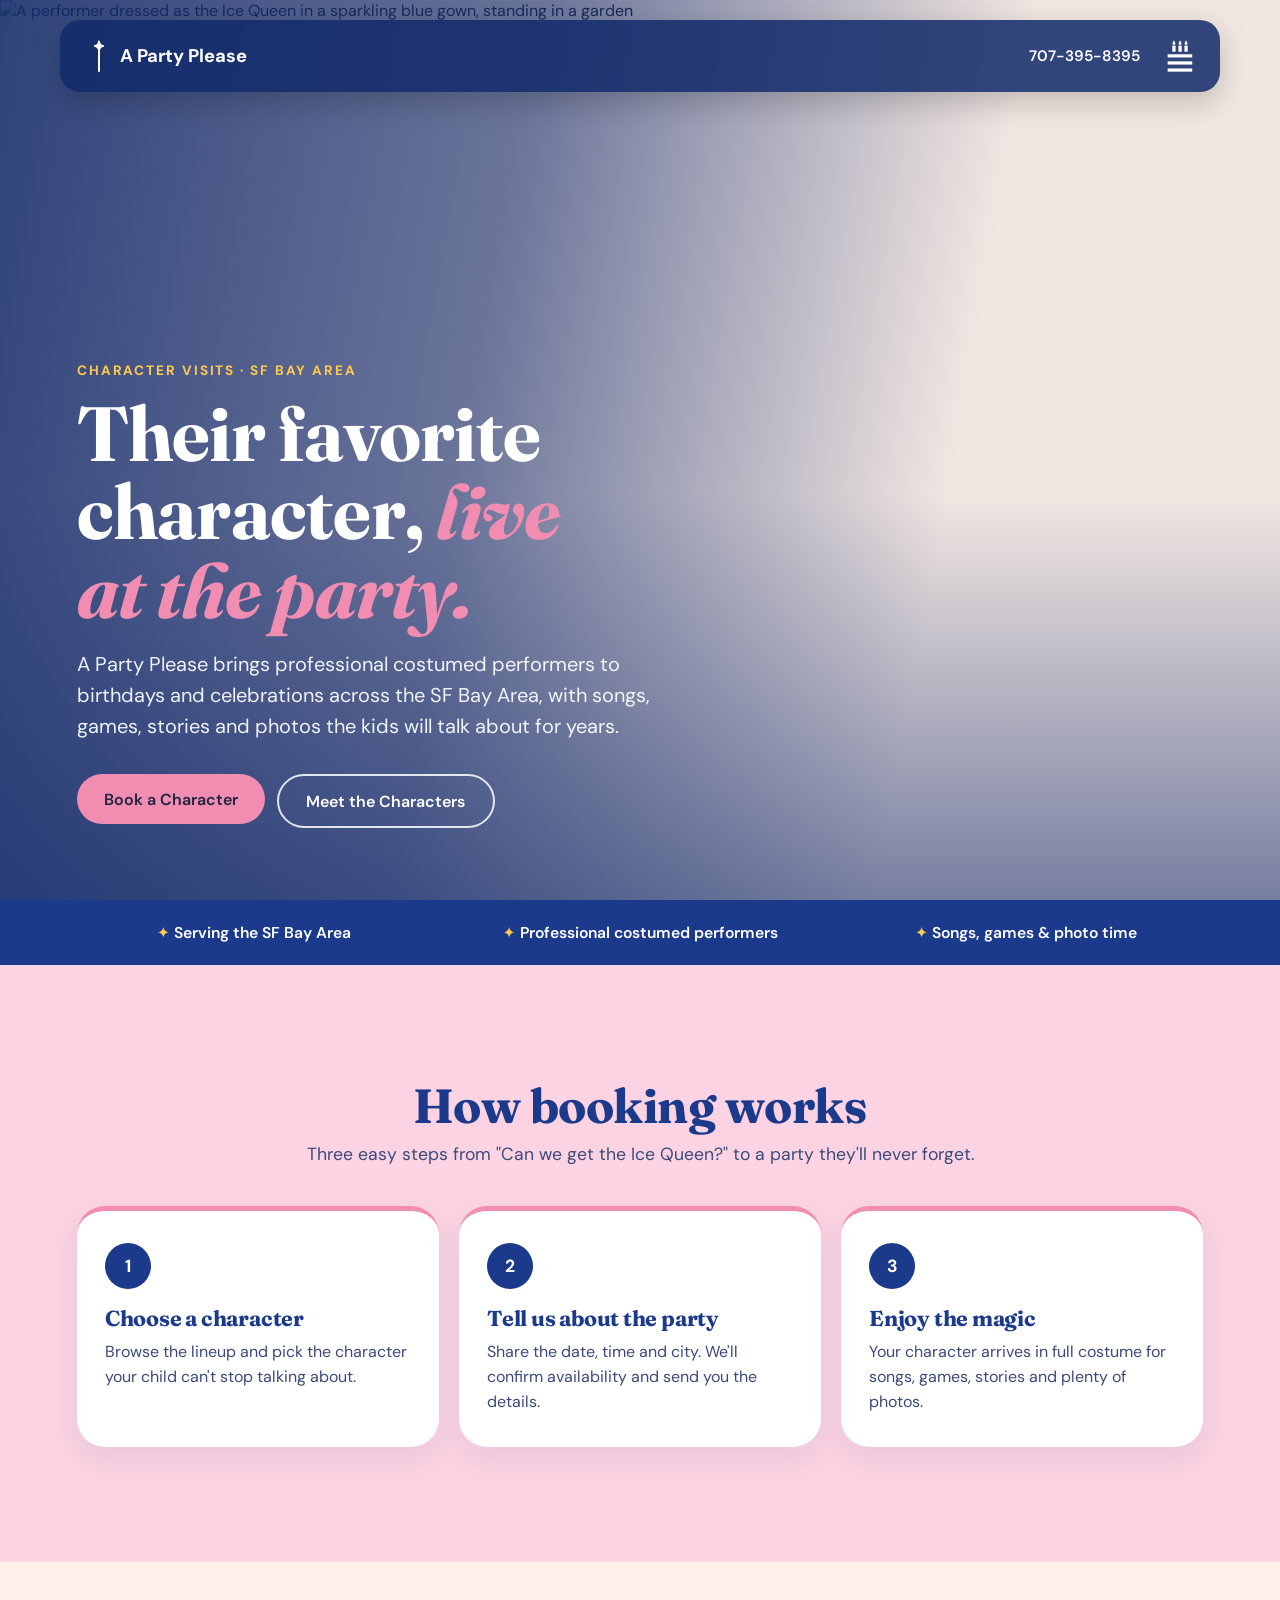
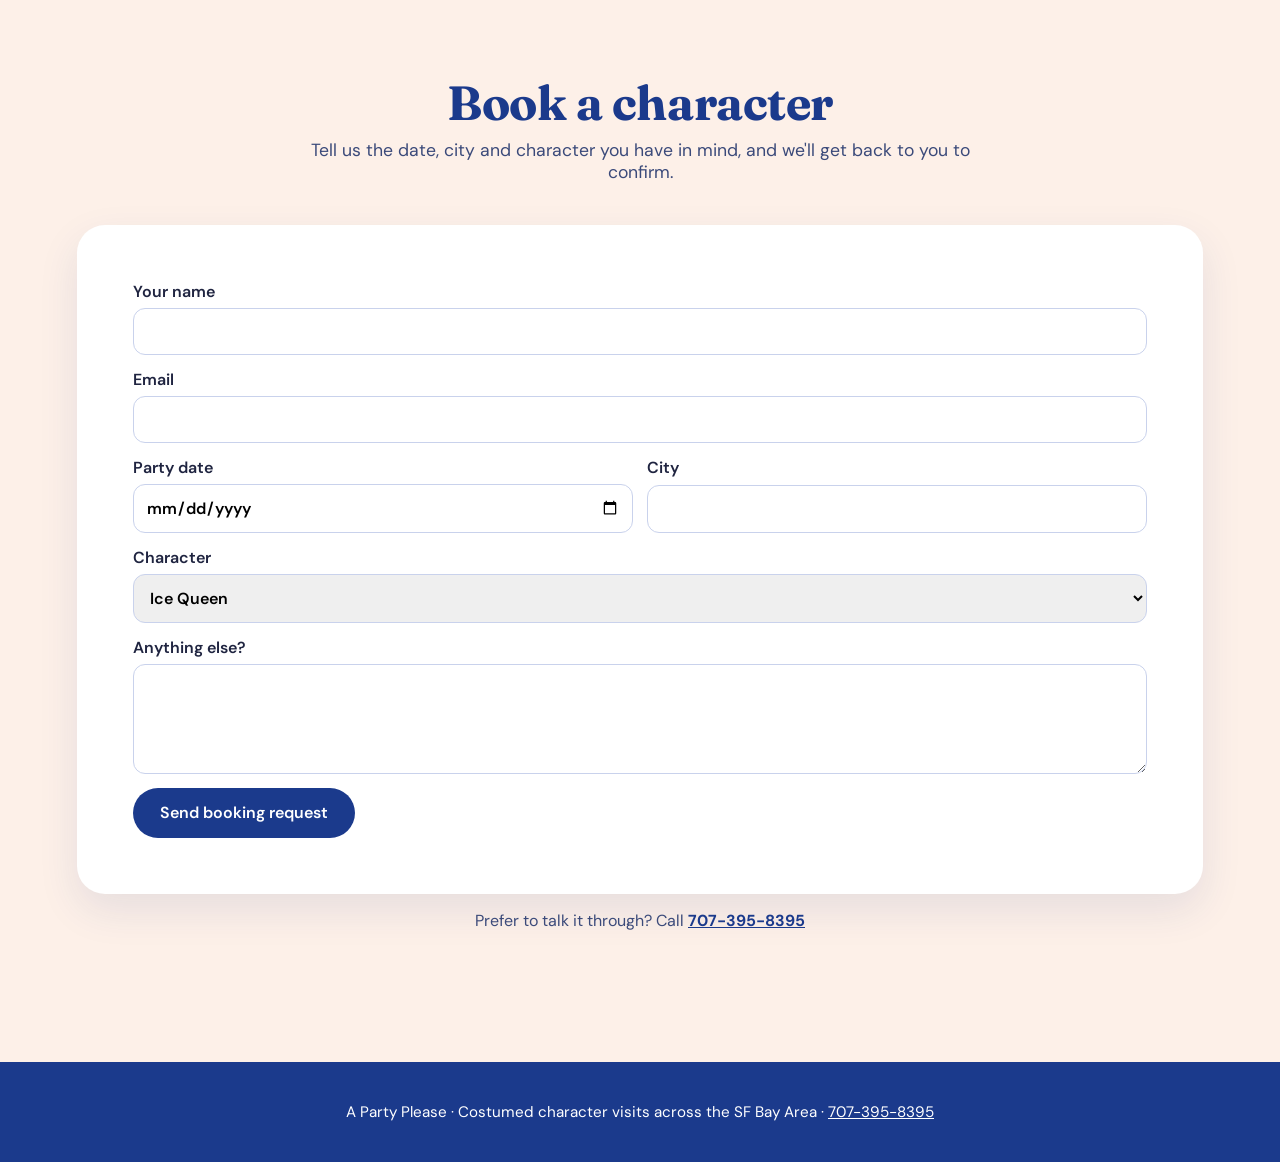
==== index.html @ 6675bad4 "Rename preview-home.html to index.html" ====
<!doctype html><html lang="en"><head><meta charset="utf-8"><meta name="viewport" content="width=device-width,initial-scale=1">
<title>A Party Please — Home (preview)</title>
<link rel="preconnect" href="https://fonts.googleapis.com"><link rel="preconnect" href="https://fonts.gstatic.com" crossorigin>
<link href="https://fonts.googleapis.com/css2?family=DM+Sans:wght@400;500;600;700&family=Fraunces:ital,opsz,wght@0,9..144,600;0,9..144,700;1,9..144,600&display=swap" rel="stylesheet">
<style>
*,*::before,*::after{box-sizing:border-box}
body{margin:0;font-family:"DM Sans",system-ui,sans-serif;color:#1f2440;background:#FDF0E8;-webkit-font-smoothing:antialiased}
h1,h2,h3{font-family:"Fraunces",Georgia,serif;font-weight:700;letter-spacing:-.01em}
img{max-width:100%;height:auto}
a{color:inherit}
.has-text-align-center{text-align:center}
.alignwide{max-width:1200px;margin-left:auto;margin-right:auto}
.apl-section>*:not(.alignwide),.apl-page-hero>*{max-width:1200px;margin-left:auto;margin-right:auto}
.apl-section>.has-text-align-center{max-width:760px}
.wp-block-cover{position:relative;display:flex;overflow:hidden}
.wp-block-cover__image-background{position:absolute;inset:0;width:100%;height:100%;object-fit:cover;z-index:0}
.wp-block-cover__background{position:absolute;inset:0;z-index:1}
.wp-block-cover__inner-container{position:relative;z-index:2;width:100%}
.wp-block-columns{display:flex;flex-wrap:nowrap;gap:2em}
.wp-block-column{flex:1 1 0;min-width:0}
@media(max-width:781px){.wp-block-columns{flex-wrap:wrap}.wp-block-column{flex-basis:100%}}
.wp-block-buttons{display:flex;flex-wrap:wrap;gap:.6em}
.wp-block-button__link{display:inline-block}
figure{margin:0}
/* preview-only header, mimics the site's floating Extendable header */
.pv-header{position:fixed;top:20px;left:50%;transform:translateX(-50%);width:min(1160px,calc(100% - 32px));z-index:50;display:flex;align-items:center;gap:16px;padding:12px 16px 12px 28px;border-radius:20px;background:rgba(18,42,107,.86);backdrop-filter:blur(10px);color:#fff;box-shadow:0 10px 30px rgba(0,0,0,.2)}
.pv-logo{display:flex;align-items:center;gap:10px;font-weight:700;font-size:1.15rem;text-decoration:none;margin-right:auto}
.pv-phone{font-weight:600;text-decoration:none;font-size:.95rem}
@media(max-width:560px){.pv-phone{display:none}}
.wp-block-navigation__responsive-container-open{border:0;cursor:pointer;display:grid;place-items:center}
.wp-block-navigation__responsive-container{display:none;position:fixed;inset:0;z-index:100;padding:32px}
.wp-block-navigation__responsive-container.is-menu-open{display:flex;flex-direction:column;align-items:center;justify-content:center;gap:4px}
.wp-block-navigation-item__content{color:#fff;text-decoration:none}
.pv-close{position:absolute;top:28px;right:28px;background:none;border:0;color:#fff;font-size:2rem;cursor:pointer}
.pv-footer{background:#1B3A8C;color:#fff;padding:40px 24px;text-align:center;font-size:.95rem}
.pv-footer a{color:#fff}

/* =========================================================
   A Party Please — custom styles
   Paste into: Appearance → Editor → Styles (half-moon icon)
   → ⋮ menu → Additional CSS. Replace anything already there.
   ========================================================= */

:root {
  /* Six-color palette: navy + cream foundation, pink = party, gold = sparkle */
  --apl-navy: #1B3A8C;        /* brand: headings, primary buttons, strip, menu */
  --apl-navy-dark: #122A6B;   /* deep: header bar, footer, hero overlay */
  --apl-cream: #FDF0E8;       /* base background */
  --apl-blush: #FBD3E2;       /* soft: alternate sections, tags */
  --apl-pink: #F28DB2;        /* accent: Book buttons, hero italic, hover */
  --apl-gold: #FFC94D;        /* sparkle only: eyebrow, ✦ marks, focus ring */
  /* Text */
  --apl-ink: #1F2440;         /* dark text on pink buttons */
  --apl-text: #3B4A7A;        /* all body text */
  --apl-radius: 28px;
}

html { scroll-behavior: smooth; }
[id] { scroll-margin-top: 120px; }   /* anchors land below the floating header */

/* ---------- Header bar: deep navy instead of the theme's brown-black glass ---------- */
header .ext-header-glass,
header .ext-header--dark {
  background-color: rgba(18, 42, 107, .86) !important;
}

/* ---------- Cake hamburger menu (simple white cake: 3 candles + 3 bars) ---------- */
.wp-block-navigation__responsive-container-open {
  width: 48px;
  height: 48px;
  padding: 0;
  border-radius: 14px;
  background: url("data:image/svg+xml,%3Csvg xmlns='http://www.w3.org/2000/svg' viewBox='100 58 230 278' fill='%23fff'%3E%3Cpath d='M165.5 68C169.5 78 177.5 86 177.5 95A12 12 0 0 1 153.5 95C153.5 86 161.5 78 165.5 68Z'/%3E%3Cpath d='M215.5 68C219.5 78 227.5 86 227.5 95A12 12 0 0 1 203.5 95C203.5 86 211.5 78 215.5 68Z'/%3E%3Cpath d='M264.5 68C268.5 78 276.5 86 276.5 95A12 12 0 0 1 252.5 95C252.5 86 260.5 78 264.5 68Z'/%3E%3Crect x='152' y='112' width='27' height='50'/%3E%3Crect x='202' y='112' width='27' height='50'/%3E%3Crect x='251' y='112' width='27' height='50'/%3E%3Crect x='114' y='183' width='201' height='26'/%3E%3Crect x='114' y='241' width='201' height='26'/%3E%3Crect x='114' y='299' width='201' height='26'/%3E%3C/svg%3E") center / 34px 34px no-repeat;
  transition: transform .2s ease;
}
.wp-block-navigation__responsive-container-open svg { opacity: 0; }
.wp-block-navigation__responsive-container-open:hover,
.wp-block-navigation__responsive-container-open:focus-visible { transform: rotate(-6deg) scale(1.08); }
.wp-block-navigation__responsive-container-open:focus-visible { outline: 2px solid var(--apl-gold); outline-offset: 3px; }

/* Full-screen menu once the cake is tapped */
.wp-block-navigation__responsive-container.is-menu-open {
  background: var(--apl-navy) !important;
  color: #fff !important;
}
.wp-block-navigation__responsive-container.is-menu-open .wp-block-navigation-item__content {
  font-size: clamp(1.6rem, 5vw, 2.4rem);
  font-weight: 700;
  padding: .3em 0;
}
.wp-block-navigation__responsive-container.is-menu-open .wp-block-navigation-item__content:hover { color: var(--apl-gold); }

/* ---------- Buttons ---------- */
.apl-btn .wp-block-button__link,
.apl-btn-ghost .wp-block-button__link {
  border-radius: 999px;
  padding: .9em 1.7em;
  font-weight: 600;
  text-decoration: none;
  transition: transform .15s ease, background-color .15s ease;
}
.apl-btn .wp-block-button__link { background: var(--apl-pink); color: var(--apl-ink); }
.apl-btn .wp-block-button__link:hover { background: #f7a8c4; transform: translateY(-2px); }
.apl-btn-ghost .wp-block-button__link { background: transparent; color: #fff; border: 2px solid rgba(255,255,255,.85); }
.apl-btn-ghost .wp-block-button__link:hover { background: rgba(255,255,255,.14); transform: translateY(-2px); }
.apl-btn--navy .wp-block-button__link { background: var(--apl-navy); color: #fff; }
.apl-btn--navy .wp-block-button__link:hover { background: var(--apl-navy-dark); }
.apl-btn--navy .wp-block-button__link:focus-visible,
.apl-btn .wp-block-button__link:focus-visible { outline: 2px solid var(--apl-gold); outline-offset: 3px; }

/* ---------- Hero: Ice Queen photo behind the landing text ---------- */
.wp-block-cover.apl-hero {
  min-height: 100vh;
  min-height: 100svh;
  padding: 150px clamp(20px, 6vw, 88px) 72px;
  align-items: flex-end;
}
.wp-block-cover.apl-hero .wp-block-cover__image-background { object-position: 62% 22%; }
.wp-block-cover.apl-hero .wp-block-cover__background {
  opacity: 1 !important;
  background: linear-gradient(100deg, rgba(18,42,107,.88) 0%, rgba(18,42,107,.62) 38%, rgba(18,42,107,.05) 72%),
              linear-gradient(0deg, rgba(18,42,107,.55) 0%, rgba(18,42,107,0) 45%) !important;
}
.apl-hero .wp-block-cover__inner-container { max-width: 620px; margin: 0 !important; color: #fff; }
.apl-hero .apl-eyebrow {
  display: inline-block;
  font-size: .85rem;
  font-weight: 700;
  letter-spacing: .14em;
  text-transform: uppercase;
  color: var(--apl-gold);
  margin: 0 0 1rem;
}
.apl-hero h1 {
  color: #fff;
  font-size: clamp(2.5rem, 6.4vw, 4.8rem);
  line-height: 1.02;
  margin: 0 0 1.2rem;
  text-wrap: balance;
}
.apl-hero h1 em { font-style: italic; color: var(--apl-pink); }
.apl-hero p.apl-lede { font-size: clamp(1.05rem, 1.6vw, 1.25rem); line-height: 1.55; color: rgba(255,255,255,.92); max-width: 34em; margin: 0 0 2rem; }
.apl-hero .wp-block-buttons { gap: 12px; }

@media (max-width: 700px) {
  .wp-block-cover.apl-hero { padding-top: 120px; }
  .wp-block-cover.apl-hero .wp-block-cover__image-background { object-position: 60% 15%; }
  .wp-block-cover.apl-hero .wp-block-cover__background {
    background: linear-gradient(0deg, rgba(18,42,107,.94) 0%, rgba(18,42,107,.7) 42%, rgba(18,42,107,.05) 75%) !important;
  }
}

/* ---------- Trust strip ---------- */
.apl-strip { background: var(--apl-navy); color: #fff; padding: 22px clamp(20px, 6vw, 88px) !important; margin-top: 0 !important; }
.apl-strip .wp-block-columns { margin: 0; gap: 12px 32px; }
.apl-strip p { margin: 0; font-weight: 600; font-size: .98rem; text-align: center; }
.apl-strip p::before { content: "✦ "; color: var(--apl-gold); }

/* ---------- Generic sections ---------- */
.apl-section { padding: clamp(64px, 9vw, 120px) clamp(20px, 6vw, 88px) !important; margin-top: 0 !important; }
.apl-section--cream { background: var(--apl-cream); }
.apl-section--peach,
.apl-section--blush { background: var(--apl-blush); }   /* --peach kept as an alias so existing pages still work */
.apl-section h2 { color: var(--apl-navy); font-size: clamp(2rem, 4vw, 3rem); line-height: 1.1; margin: 0 0 .6rem; }
.apl-section .apl-sub { color: var(--apl-text); font-size: 1.1rem; max-width: 40em; margin: 0 auto 2.6rem; }

/* ---------- Featured characters (home) ---------- */
.apl-featured.wp-block-columns { gap: 20px; }
.apl-featured .wp-block-image { margin: 0; }
.apl-featured .wp-block-image img {
  width: 100%;
  aspect-ratio: 3 / 4;
  object-fit: cover;
  border-radius: var(--apl-radius);
  box-shadow: 0 12px 30px rgba(27,58,140,.14);
  transition: transform .25s ease;
}
.apl-featured .wp-block-image a:hover img { transform: translateY(-6px) rotate(-1deg); }
.apl-featured figcaption { text-align: center; font-weight: 700; color: var(--apl-navy); margin-top: .7rem; font-size: 1.05rem; }

/* ---------- How it works ---------- */
.apl-steps.wp-block-columns { gap: 20px; }
.apl-step {
  background: #fff;
  border-top: 5px solid var(--apl-pink);
  border-radius: var(--apl-radius);
  padding: 32px 28px !important;
  box-shadow: 0 12px 30px rgba(27,58,140,.08);
}
.apl-step .apl-num {
  width: 46px; height: 46px; border-radius: 50%;
  display: grid; place-items: center;
  background: var(--apl-navy); color: #fff; font-weight: 700; font-size: 1.1rem;
  margin: 0 0 1rem;
}
.apl-step h3 { color: var(--apl-navy); font-size: 1.35rem; margin: 0 0 .5rem; }
.apl-step p { margin: 0; color: var(--apl-text); line-height: 1.55; }

/* ---------- Booking section ---------- */
.apl-book-card { background: #fff; border-radius: var(--apl-radius); padding: clamp(28px, 5vw, 56px) !important; max-width: 760px; margin-left: auto !important; margin-right: auto !important; box-shadow: 0 16px 40px rgba(27,58,140,.1); }
.apl-book-card .wpforms-container { margin: 0; }
.apl-contact-line { text-align: center; color: var(--apl-text); }
.apl-contact-line a { color: var(--apl-navy); font-weight: 700; }

/* ---------- Characters page ---------- */
.apl-page-hero { background: var(--apl-navy); color: #fff; padding: 170px clamp(20px, 6vw, 88px) 72px !important; margin-top: 0 !important; }
.apl-page-hero h1 { color: #fff; font-size: clamp(2.4rem, 6vw, 4.2rem); margin: 0 0 .8rem; }
.apl-page-hero p { color: rgba(255,255,255,.9); font-size: 1.15rem; max-width: 36em; margin: 0; }

.apl-chars.wp-block-group { display: grid !important; grid-template-columns: repeat(auto-fill, minmax(260px, 1fr)); gap: 28px; }
.apl-chars > * { margin: 0 !important; }
.apl-card { background: #fff; border-radius: var(--apl-radius); overflow: hidden; box-shadow: 0 12px 30px rgba(27,58,140,.1); display: flex; flex-direction: column; padding: 0 !important; }
.apl-card .wp-block-image { margin: 0; }
.apl-card .wp-block-image img { width: 100%; aspect-ratio: 4 / 5; object-fit: cover; display: block; }
.apl-card-body { padding: 22px 24px 26px !important; display: flex; flex-direction: column; gap: 10px; flex: 1; }
.apl-card-body > * { margin: 0 !important; }
.apl-card h3 { color: var(--apl-navy); font-size: 1.45rem; }
.apl-card p { color: var(--apl-text); line-height: 1.55; }
.apl-card .wp-block-buttons { margin-top: auto !important; padding-top: 6px; }

/* One tag style for every category; the word itself tells them apart */
.apl-tag { display: inline-block; align-self: flex-start; font-size: .75rem !important; font-weight: 700; letter-spacing: .1em; text-transform: uppercase; padding: 5px 12px; border-radius: 999px; background: var(--apl-blush); color: var(--apl-navy); }

.apl-more { background: var(--apl-navy); color: #fff; border-radius: var(--apl-radius); padding: clamp(28px, 5vw, 48px) !important; text-align: center; }
.apl-more h2 { color: #fff; }
.apl-more p { color: rgba(255,255,255,.9); }

/* Respect reduced-motion settings */
@media (prefers-reduced-motion: reduce) {
  * { transition: none !important; animation: none !important; scroll-behavior: auto !important; }
}

/* ---------- Small-screen tweaks ---------- */
.apl-btns-center { justify-content: center; margin-top: 2.4rem; }
@media (max-width: 781px) {
  .apl-featured.wp-block-columns { flex-wrap: wrap !important; }
  .apl-featured .wp-block-column { flex-basis: calc(50% - 10px) !important; flex-grow: 0; }
  .apl-strip .wp-block-column { flex-basis: 100% !important; }
}
.apl-card .wp-block-button__link { white-space: nowrap; padding: .8em 1.3em; font-size: .95rem; }
.apl-more { margin-top: 48px !important; }
</style></head><body>
<header class="pv-header"><a class="pv-logo" href="preview-home.html"><svg width="22" height="34" viewBox="0 0 22 34" fill="none" stroke="#fff" stroke-width="2" stroke-linecap="round"><path d="M11 12v20"/><path d="M11 2l1.6 3.4L16 7l-3.4 1.6L11 12 9.4 8.6 6 7l3.4-1.6z" fill="#fff" stroke-width="1"/></svg>A Party Please</a><a class="pv-phone" href="tel:+17073958395">707-395-8395</a>
<button class="wp-block-navigation__responsive-container-open" aria-label="Open menu" onclick="document.getElementById('menu').classList.add('is-menu-open')"><svg width="24" height="24" viewBox="0 0 24 24"></svg></button></header>
<div id="menu" class="wp-block-navigation__responsive-container" role="dialog" aria-label="Menu"><button class="pv-close" aria-label="Close menu" onclick="document.getElementById('menu').classList.remove('is-menu-open')">✕</button>
<a class="wp-block-navigation-item__content" href="preview-home.html">Home</a><a class="wp-block-navigation-item__content" href="preview-characters.html">Characters</a><a class="wp-block-navigation-item__content" href="preview-home.html#how-it-works">How It Works</a><a class="wp-block-navigation-item__content" href="preview-home.html#book">Book Now</a></div>
<main>
<!-- wp:cover {"url":"https://apartyplease.com/wp-content/uploads/2026/09/0851F627-E769-412A-8A32-ADDC3B7867D4.jpg","alt":"A performer dressed as the Ice Queen in a sparkling blue gown, standing in a garden","dimRatio":50,"focalPoint":{"x":0.62,"y":0.22},"minHeight":100,"minHeightUnit":"vh","contentPosition":"bottom left","align":"full","className":"apl-hero"} -->
<div class="wp-block-cover alignfull has-custom-content-position is-position-bottom-left apl-hero" style="min-height:100vh"><span aria-hidden="true" class="wp-block-cover__background has-background-dim"></span><img class="wp-block-cover__image-background" alt="A performer dressed as the Ice Queen in a sparkling blue gown, standing in a garden" src="https://apartyplease.com/wp-content/uploads/2026/09/0851F627-E769-412A-8A32-ADDC3B7867D4.jpg" style="object-position:62% 22%" data-object-fit="cover" data-object-position="62% 22%"/><div class="wp-block-cover__inner-container"><!-- wp:paragraph {"className":"apl-eyebrow"} -->
<p class="apl-eyebrow">Character visits · SF Bay Area</p>
<!-- /wp:paragraph -->

<!-- wp:heading {"level":1} -->
<h1 class="wp-block-heading">Their favorite character, <em>live at the party.</em></h1>
<!-- /wp:heading -->

<!-- wp:paragraph {"className":"apl-lede"} -->
<p class="apl-lede">A Party Please brings professional costumed performers to birthdays and celebrations across the SF Bay Area, with songs, games, stories and photos the kids will talk about for years.</p>
<!-- /wp:paragraph -->

<!-- wp:buttons -->
<div class="wp-block-buttons"><!-- wp:button {"className":"apl-btn"} -->
<div class="wp-block-button apl-btn"><a class="wp-block-button__link wp-element-button" href="preview-home.html#book">Book a Character</a></div>
<!-- /wp:button -->

<!-- wp:button {"className":"apl-btn-ghost"} -->
<div class="wp-block-button apl-btn-ghost"><a class="wp-block-button__link wp-element-button" href="preview-characters.html">Meet the Characters</a></div>
<!-- /wp:button --></div>
<!-- /wp:buttons --></div></div>
<!-- /wp:cover -->

<!-- wp:group {"align":"full","className":"apl-strip","layout":{"type":"constrained"}} -->
<div class="wp-block-group alignfull apl-strip"><!-- wp:columns {"align":"wide"} -->
<div class="wp-block-columns alignwide"><!-- wp:column -->
<div class="wp-block-column"><!-- wp:paragraph -->
<p>Serving the SF Bay Area</p>
<!-- /wp:paragraph --></div>
<!-- /wp:column -->

<!-- wp:column -->
<div class="wp-block-column"><!-- wp:paragraph -->
<p>Professional costumed performers</p>
<!-- /wp:paragraph --></div>
<!-- /wp:column -->

<!-- wp:column -->
<div class="wp-block-column"><!-- wp:paragraph -->
<p>Songs, games &amp; photo time</p>
<!-- /wp:paragraph --></div>
<!-- /wp:column --></div>
<!-- /wp:columns --></div>
<!-- /wp:group -->

<!-- wp:group {"anchor":"how-it-works","align":"full","className":"apl-section apl-section--blush","layout":{"type":"constrained"}} -->
<div id="how-it-works" class="wp-block-group alignfull apl-section apl-section--blush"><!-- wp:heading {"textAlign":"center"} -->
<h2 class="wp-block-heading has-text-align-center">How booking works</h2>
<!-- /wp:heading -->

<!-- wp:paragraph {"align":"center","className":"apl-sub"} -->
<p class="has-text-align-center apl-sub">Three easy steps from "Can we get the Ice Queen?" to a party they'll never forget.</p>
<!-- /wp:paragraph -->

<!-- wp:columns {"align":"wide","className":"apl-steps"} -->
<div class="wp-block-columns alignwide apl-steps"><!-- wp:column {"className":"apl-step"} -->
<div class="wp-block-column apl-step"><!-- wp:paragraph {"className":"apl-num"} -->
<p class="apl-num">1</p>
<!-- /wp:paragraph -->

<!-- wp:heading {"level":3} -->
<h3 class="wp-block-heading">Choose a character</h3>
<!-- /wp:heading -->

<!-- wp:paragraph -->
<p>Browse the lineup and pick the character your child can't stop talking about.</p>
<!-- /wp:paragraph --></div>
<!-- /wp:column -->

<!-- wp:column {"className":"apl-step"} -->
<div class="wp-block-column apl-step"><!-- wp:paragraph {"className":"apl-num"} -->
<p class="apl-num">2</p>
<!-- /wp:paragraph -->

<!-- wp:heading {"level":3} -->
<h3 class="wp-block-heading">Tell us about the party</h3>
<!-- /wp:heading -->

<!-- wp:paragraph -->
<p>Share the date, time and city. We'll confirm availability and send you the details.</p>
<!-- /wp:paragraph --></div>
<!-- /wp:column -->

<!-- wp:column {"className":"apl-step"} -->
<div class="wp-block-column apl-step"><!-- wp:paragraph {"className":"apl-num"} -->
<p class="apl-num">3</p>
<!-- /wp:paragraph -->

<!-- wp:heading {"level":3} -->
<h3 class="wp-block-heading">Enjoy the magic</h3>
<!-- /wp:heading -->

<!-- wp:paragraph -->
<p>Your character arrives in full costume for songs, games, stories and plenty of photos.</p>
<!-- /wp:paragraph --></div>
<!-- /wp:column --></div>
<!-- /wp:columns --></div>
<!-- /wp:group -->

<!-- wp:group {"anchor":"book","align":"full","className":"apl-section apl-section--cream","layout":{"type":"constrained"}} -->
<div id="book" class="wp-block-group alignfull apl-section apl-section--cream"><!-- wp:heading {"textAlign":"center"} -->
<h2 class="wp-block-heading has-text-align-center">Book a character</h2>
<!-- /wp:heading -->

<!-- wp:paragraph {"align":"center","className":"apl-sub"} -->
<p class="has-text-align-center apl-sub">Tell us the date, city and character you have in mind, and we'll get back to you to confirm.</p>
<!-- /wp:paragraph -->

<!-- wp:group {"className":"apl-book-card","layout":{"type":"constrained"}} -->
<div class="wp-block-group apl-book-card"><!-- wp:shortcode -->
<form onsubmit="event.preventDefault();this.innerHTML='<p style=text-align:center;font-weight:700>Preview only — your WPForms form goes here.</p>'" style="display:grid;gap:14px">
<label style="display:grid;gap:6px;font-weight:600">Your name<input required style="padding:12px;border-radius:12px;border:1.5px solid #c9d2ec;font:inherit"></label>
<label style="display:grid;gap:6px;font-weight:600">Email<input type="email" required style="padding:12px;border-radius:12px;border:1.5px solid #c9d2ec;font:inherit"></label>
<div style="display:grid;grid-template-columns:repeat(auto-fit,minmax(180px,1fr));gap:14px">
<label style="display:grid;gap:6px;font-weight:600">Party date<input type="date" style="padding:12px;border-radius:12px;border:1.5px solid #c9d2ec;font:inherit"></label>
<label style="display:grid;gap:6px;font-weight:600">City<input style="padding:12px;border-radius:12px;border:1.5px solid #c9d2ec;font:inherit"></label></div>
<label style="display:grid;gap:6px;font-weight:600">Character<select style="padding:12px;border-radius:12px;border:1.5px solid #c9d2ec;font:inherit"><option>Ice Queen</option><option>Peachy Princess</option><option>Barbee</option><option>Mermaid</option><option>Dinosaur Wrangler</option><option>Sleeping Princess</option><option>Dark Fairy</option><option>Not sure yet</option></select></label>
<label style="display:grid;gap:6px;font-weight:600">Anything else?<textarea rows="4" style="padding:12px;border-radius:12px;border:1.5px solid #c9d2ec;font:inherit"></textarea></label>
<div class="wp-block-button apl-btn apl-btn--navy"><button class="wp-block-button__link" style="border:0;cursor:pointer;font:inherit;font-weight:600">Send booking request</button></div></form>
<!-- /wp:shortcode --></div>
<!-- /wp:group -->

<!-- wp:paragraph {"align":"center","className":"apl-contact-line"} -->
<p class="has-text-align-center apl-contact-line">Prefer to talk it through? Call <a href="tel:+17073958395">707-395-8395</a></p>
<!-- /wp:paragraph --></div>
<!-- /wp:group -->

</main>
<footer class="pv-footer">A Party Please · Costumed character visits across the SF Bay Area · <a href="tel:+17073958395">707-395-8395</a></footer>
<script>document.querySelectorAll('#menu a').forEach(a=>a.addEventListener('click',()=>document.getElementById('menu').classList.remove('is-menu-open')))</script>
</body></html>
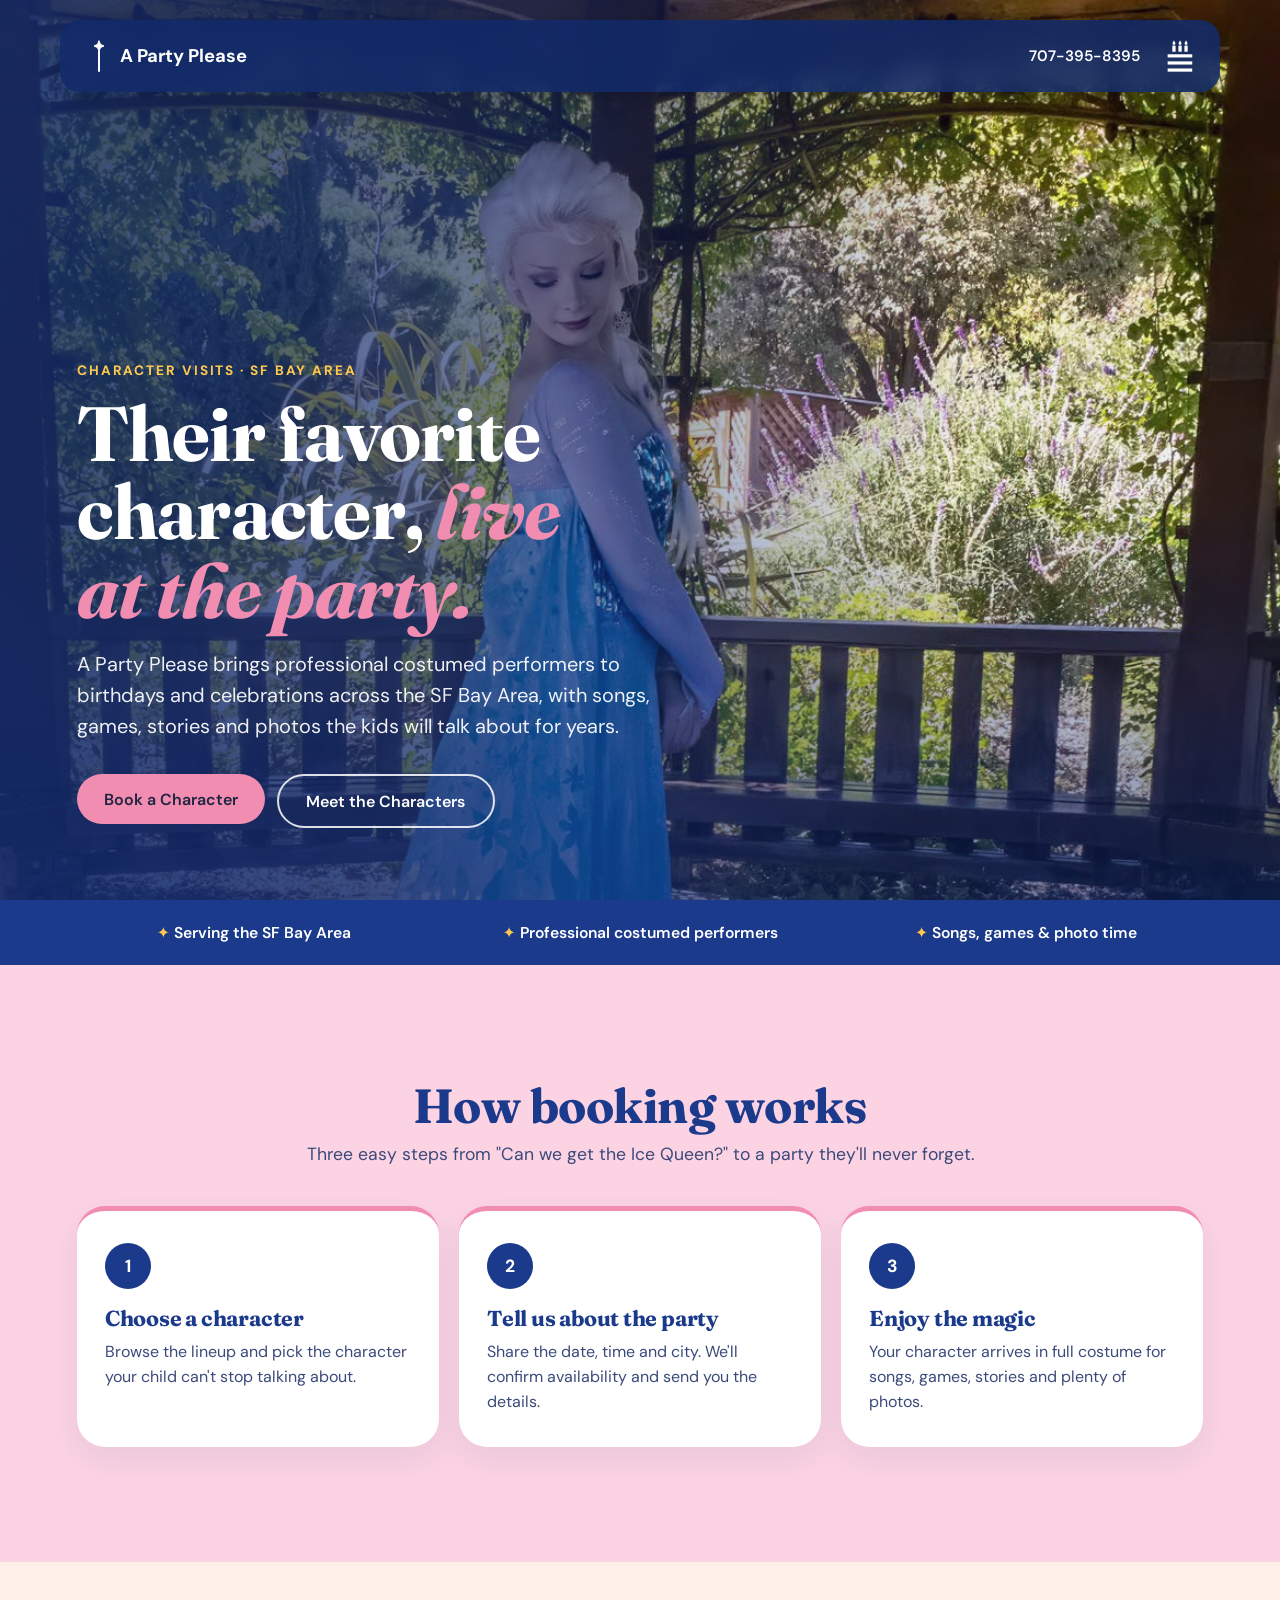
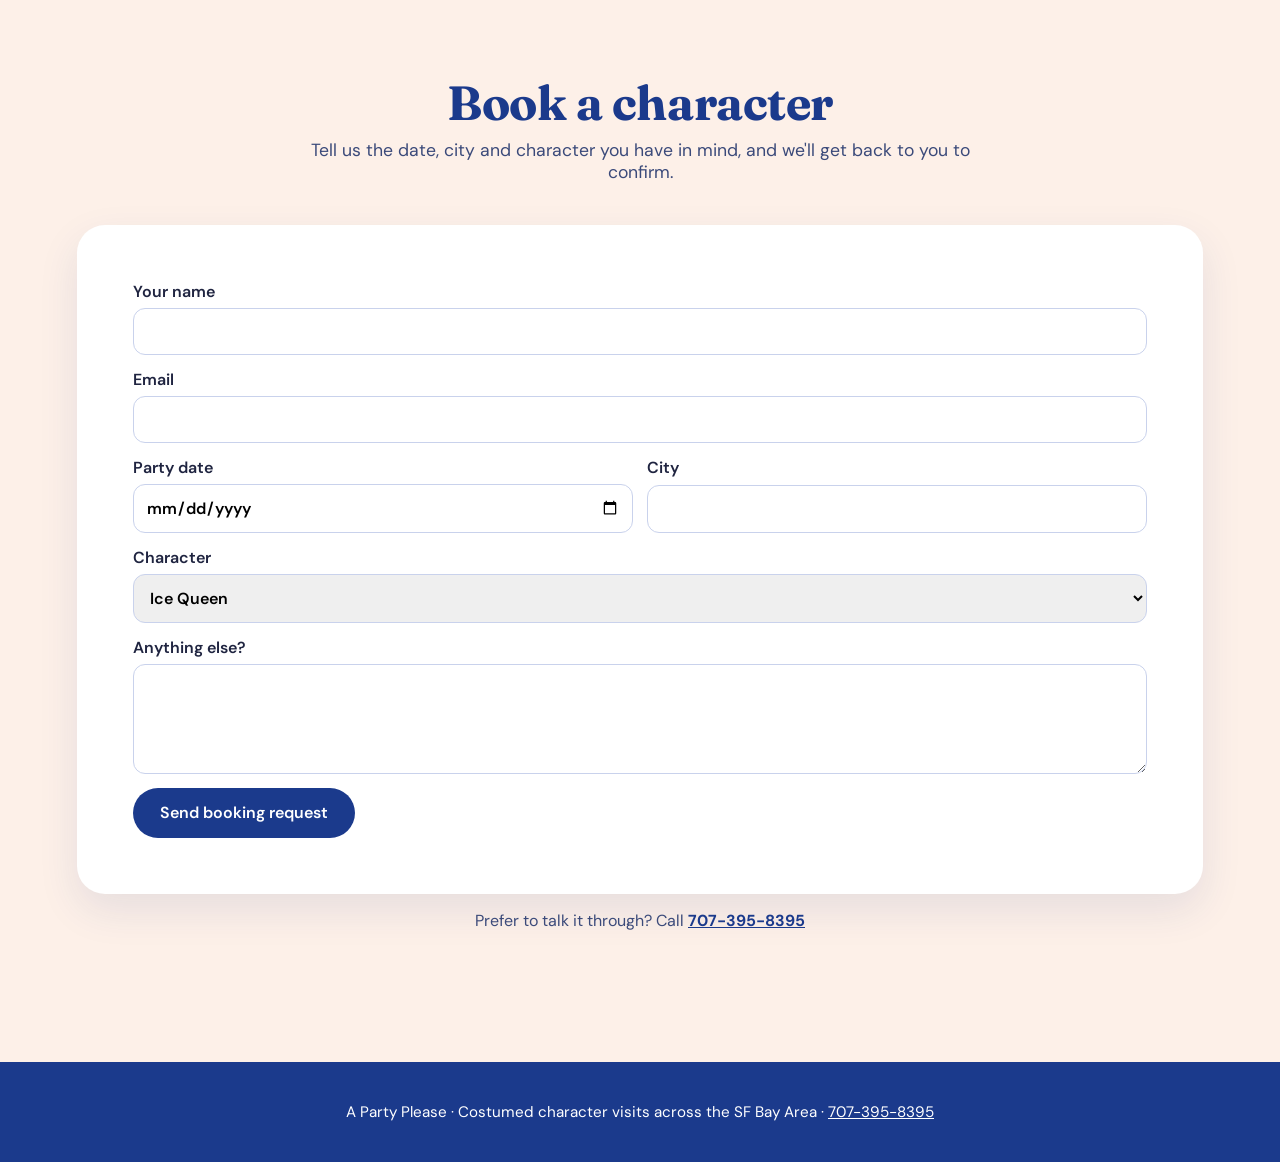
==== commit eeb57fd0: "Use local Ice Queen image on home page" ====
--- a/index.html
+++ b/index.html
@@ -240,13 +240,13 @@
 .apl-card .wp-block-button__link { white-space: nowrap; padding: .8em 1.3em; font-size: .95rem; }
 .apl-more { margin-top: 48px !important; }
 </style></head><body>
-<header class="pv-header"><a class="pv-logo" href="preview-home.html"><svg width="22" height="34" viewBox="0 0 22 34" fill="none" stroke="#fff" stroke-width="2" stroke-linecap="round"><path d="M11 12v20"/><path d="M11 2l1.6 3.4L16 7l-3.4 1.6L11 12 9.4 8.6 6 7l3.4-1.6z" fill="#fff" stroke-width="1"/></svg>A Party Please</a><a class="pv-phone" href="tel:+17073958395">707-395-8395</a>
+<header class="pv-header"><a class="pv-logo" href="index.html"><svg width="22" height="34" viewBox="0 0 22 34" fill="none" stroke="#fff" stroke-width="2" stroke-linecap="round"><path d="M11 12v20"/><path d="M11 2l1.6 3.4L16 7l-3.4 1.6L11 12 9.4 8.6 6 7l3.4-1.6z" fill="#fff" stroke-width="1"/></svg>A Party Please</a><a class="pv-phone" href="tel:+17073958395">707-395-8395</a>
 <button class="wp-block-navigation__responsive-container-open" aria-label="Open menu" onclick="document.getElementById('menu').classList.add('is-menu-open')"><svg width="24" height="24" viewBox="0 0 24 24"></svg></button></header>
 <div id="menu" class="wp-block-navigation__responsive-container" role="dialog" aria-label="Menu"><button class="pv-close" aria-label="Close menu" onclick="document.getElementById('menu').classList.remove('is-menu-open')">✕</button>
-<a class="wp-block-navigation-item__content" href="preview-home.html">Home</a><a class="wp-block-navigation-item__content" href="preview-characters.html">Characters</a><a class="wp-block-navigation-item__content" href="preview-home.html#how-it-works">How It Works</a><a class="wp-block-navigation-item__content" href="preview-home.html#book">Book Now</a></div>
+<a class="wp-block-navigation-item__content" href="index.html">Home</a><a class="wp-block-navigation-item__content" href="characters.html">Characters</a><a class="wp-block-navigation-item__content" href="index.html#how-it-works">How It Works</a><a class="wp-block-navigation-item__content" href="index.html#book">Book Now</a></div>
 <main>
-<!-- wp:cover {"url":"https://apartyplease.com/wp-content/uploads/2026/09/0851F627-E769-412A-8A32-ADDC3B7867D4.jpg","alt":"A performer dressed as the Ice Queen in a sparkling blue gown, standing in a garden","dimRatio":50,"focalPoint":{"x":0.62,"y":0.22},"minHeight":100,"minHeightUnit":"vh","contentPosition":"bottom left","align":"full","className":"apl-hero"} -->
-<div class="wp-block-cover alignfull has-custom-content-position is-position-bottom-left apl-hero" style="min-height:100vh"><span aria-hidden="true" class="wp-block-cover__background has-background-dim"></span><img class="wp-block-cover__image-background" alt="A performer dressed as the Ice Queen in a sparkling blue gown, standing in a garden" src="https://apartyplease.com/wp-content/uploads/2026/09/0851F627-E769-412A-8A32-ADDC3B7867D4.jpg" style="object-position:62% 22%" data-object-fit="cover" data-object-position="62% 22%"/><div class="wp-block-cover__inner-container"><!-- wp:paragraph {"className":"apl-eyebrow"} -->
+<!-- wp:cover {"url":"images/0851F627-E769-412A-8A32-ADDC3B7867D4.JPG","alt":"A performer dressed as the Ice Queen in a sparkling blue gown, standing in a garden","dimRatio":50,"focalPoint":{"x":0.62,"y":0.22},"minHeight":100,"minHeightUnit":"vh","contentPosition":"bottom left","align":"full","className":"apl-hero"} -->
+<div class="wp-block-cover alignfull has-custom-content-position is-position-bottom-left apl-hero" style="min-height:100vh"><span aria-hidden="true" class="wp-block-cover__background has-background-dim"></span><img class="wp-block-cover__image-background" alt="A performer dressed as the Ice Queen in a sparkling blue gown, standing in a garden" src="images/0851F627-E769-412A-8A32-ADDC3B7867D4.JPG" style="object-position:62% 22%" data-object-fit="cover" data-object-position="62% 22%"/><div class="wp-block-cover__inner-container"><!-- wp:paragraph {"className":"apl-eyebrow"} -->
 <p class="apl-eyebrow">Character visits · SF Bay Area</p>
 <!-- /wp:paragraph -->
 
@@ -260,11 +260,11 @@
 
 <!-- wp:buttons -->
 <div class="wp-block-buttons"><!-- wp:button {"className":"apl-btn"} -->
-<div class="wp-block-button apl-btn"><a class="wp-block-button__link wp-element-button" href="preview-home.html#book">Book a Character</a></div>
+<div class="wp-block-button apl-btn"><a class="wp-block-button__link wp-element-button" href="index.html#book">Book a Character</a></div>
 <!-- /wp:button -->
 
 <!-- wp:button {"className":"apl-btn-ghost"} -->
-<div class="wp-block-button apl-btn-ghost"><a class="wp-block-button__link wp-element-button" href="preview-characters.html">Meet the Characters</a></div>
+<div class="wp-block-button apl-btn-ghost"><a class="wp-block-button__link wp-element-button" href="characters.html">Meet the Characters</a></div>
 <!-- /wp:button --></div>
 <!-- /wp:buttons --></div></div>
 <!-- /wp:cover -->
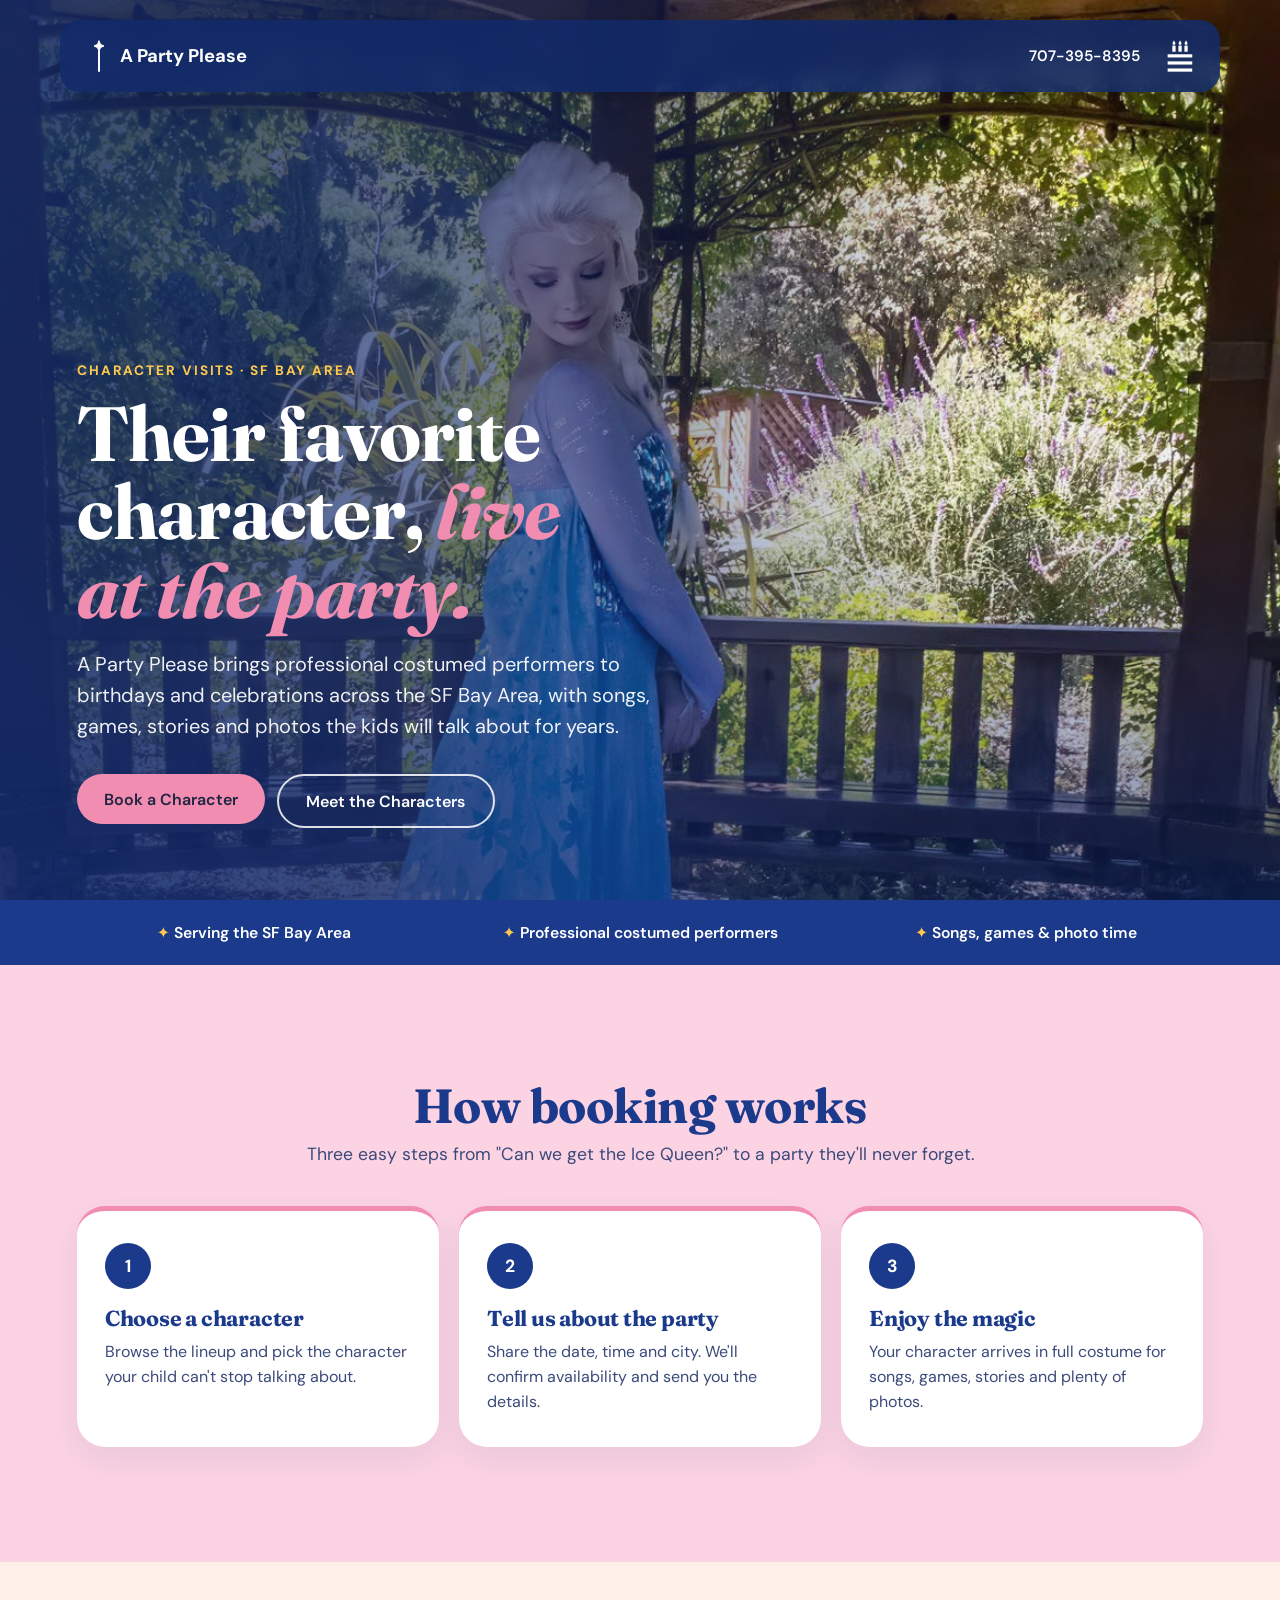
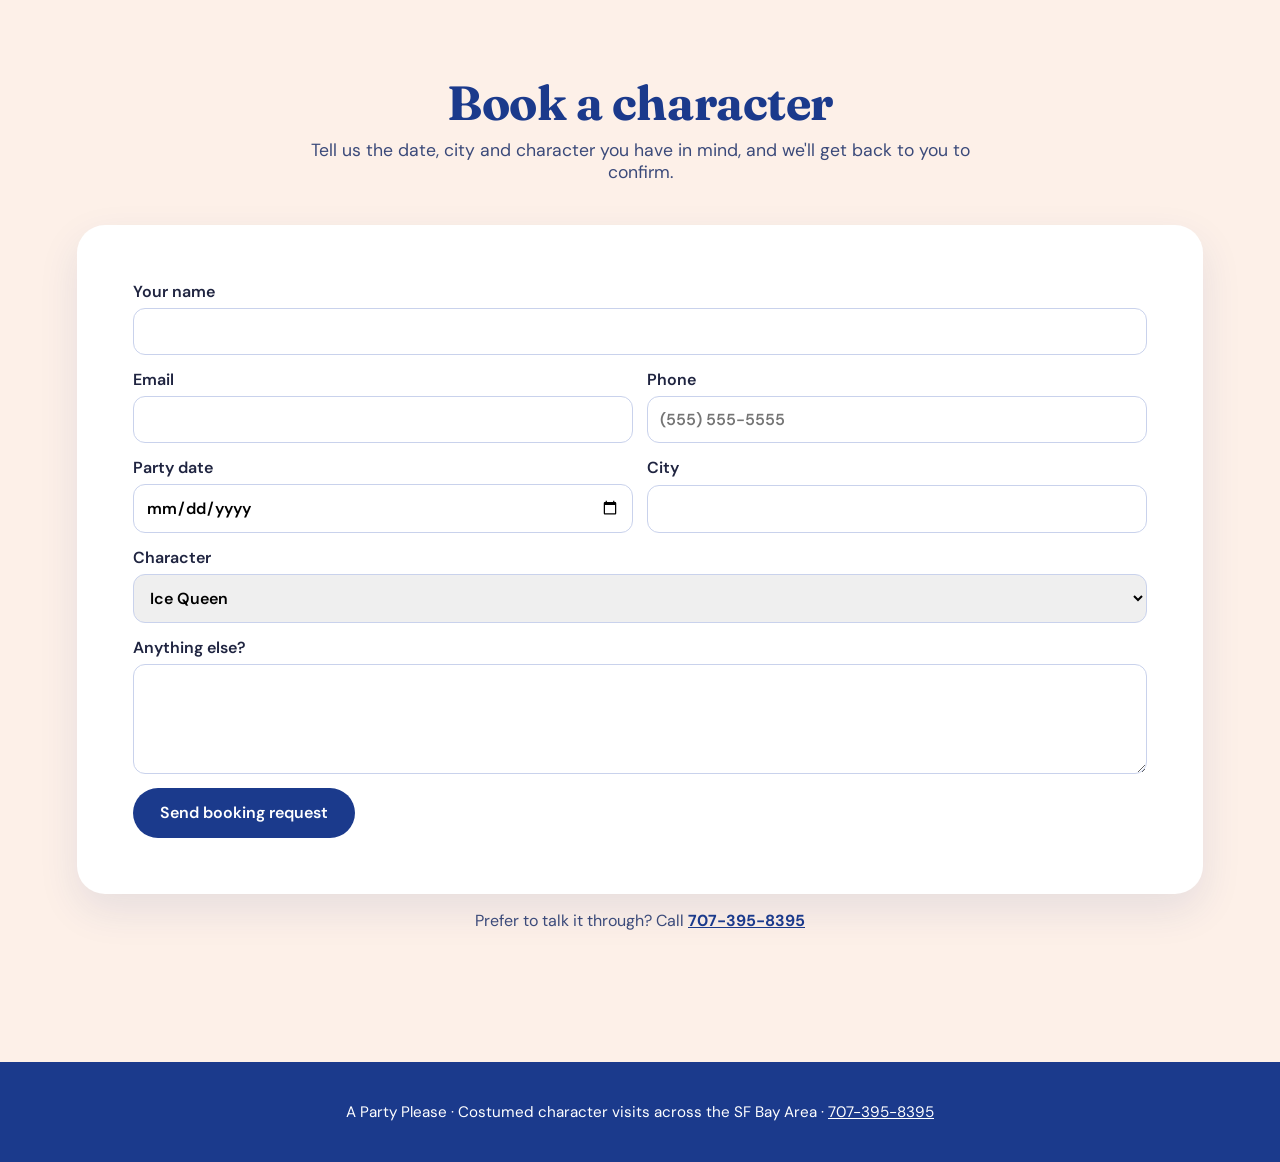
==== commit 20d3e86a: "Add phone number field to booking form" ====
--- a/index.html
+++ b/index.html
@@ -356,15 +356,21 @@
 
 <!-- wp:group {"className":"apl-book-card","layout":{"type":"constrained"}} -->
 <div class="wp-block-group apl-book-card"><!-- wp:shortcode -->
-<form onsubmit="event.preventDefault();this.innerHTML='<p style=text-align:center;font-weight:700>Preview only — your WPForms form goes here.</p>'" style="display:grid;gap:14px">
-<label style="display:grid;gap:6px;font-weight:600">Your name<input required style="padding:12px;border-radius:12px;border:1.5px solid #c9d2ec;font:inherit"></label>
-<label style="display:grid;gap:6px;font-weight:600">Email<input type="email" required style="padding:12px;border-radius:12px;border:1.5px solid #c9d2ec;font:inherit"></label>
+<form id="book-form" action="https://api.web3forms.com/submit" method="POST" style="display:grid;gap:14px">
+<input type="hidden" name="access_key" value="38748c96-d784-4f23-82ee-15c66ca13c09">
+<input type="hidden" name="subject" value="New booking request from apartyplease.com">
+<input type="hidden" name="from_name" value="A Party Please website">
+<input type="checkbox" name="botcheck" style="display:none" tabindex="-1" autocomplete="off">
+<label style="display:grid;gap:6px;font-weight:600">Your name<input name="name" autocomplete="name" required style="padding:12px;border-radius:12px;border:1.5px solid #c9d2ec;font:inherit"></label>
 <div style="display:grid;grid-template-columns:repeat(auto-fit,minmax(180px,1fr));gap:14px">
-<label style="display:grid;gap:6px;font-weight:600">Party date<input type="date" style="padding:12px;border-radius:12px;border:1.5px solid #c9d2ec;font:inherit"></label>
-<label style="display:grid;gap:6px;font-weight:600">City<input style="padding:12px;border-radius:12px;border:1.5px solid #c9d2ec;font:inherit"></label></div>
-<label style="display:grid;gap:6px;font-weight:600">Character<select style="padding:12px;border-radius:12px;border:1.5px solid #c9d2ec;font:inherit"><option>Ice Queen</option><option>Peachy Princess</option><option>Barbee</option><option>Mermaid</option><option>Dinosaur Wrangler</option><option>Sleeping Princess</option><option>Dark Fairy</option><option>Not sure yet</option></select></label>
-<label style="display:grid;gap:6px;font-weight:600">Anything else?<textarea rows="4" style="padding:12px;border-radius:12px;border:1.5px solid #c9d2ec;font:inherit"></textarea></label>
-<div class="wp-block-button apl-btn apl-btn--navy"><button class="wp-block-button__link" style="border:0;cursor:pointer;font:inherit;font-weight:600">Send booking request</button></div></form>
+<label style="display:grid;gap:6px;font-weight:600">Email<input type="email" name="email" autocomplete="email" required style="padding:12px;border-radius:12px;border:1.5px solid #c9d2ec;font:inherit"></label>
+<label style="display:grid;gap:6px;font-weight:600">Phone<input type="tel" name="phone" autocomplete="tel" inputmode="tel" placeholder="(555) 555-5555" style="padding:12px;border-radius:12px;border:1.5px solid #c9d2ec;font:inherit"></label></div>
+<div style="display:grid;grid-template-columns:repeat(auto-fit,minmax(180px,1fr));gap:14px">
+<label style="display:grid;gap:6px;font-weight:600">Party date<input type="date" name="party_date" style="padding:12px;border-radius:12px;border:1.5px solid #c9d2ec;font:inherit"></label>
+<label style="display:grid;gap:6px;font-weight:600">City<input name="city" style="padding:12px;border-radius:12px;border:1.5px solid #c9d2ec;font:inherit"></label></div>
+<label style="display:grid;gap:6px;font-weight:600">Character<select name="character" style="padding:12px;border-radius:12px;border:1.5px solid #c9d2ec;font:inherit"><option>Ice Queen</option><option>Peachy Princess</option><option>Barbee</option><option>Mermaid</option><option>Dinosaur Wrangler</option><option>Sleeping Princess</option><option>Dark Fairy</option><option>Not sure yet</option></select></label>
+<label style="display:grid;gap:6px;font-weight:600">Anything else?<textarea name="message" rows="4" style="padding:12px;border-radius:12px;border:1.5px solid #c9d2ec;font:inherit"></textarea></label>
+<div class="wp-block-button apl-btn apl-btn--navy"><button type="submit" class="wp-block-button__link" style="border:0;cursor:pointer;font:inherit;font-weight:600">Send booking request</button></div></form>
 <!-- /wp:shortcode --></div>
 <!-- /wp:group -->
 
@@ -376,4 +382,20 @@
 </main>
 <footer class="pv-footer">A Party Please · Costumed character visits across the SF Bay Area · <a href="tel:+17073958395">707-395-8395</a></footer>
 <script>document.querySelectorAll('#menu a').forEach(a=>a.addEventListener('click',()=>document.getElementById('menu').classList.remove('is-menu-open')))</script>
+<script>
+document.getElementById('book-form').addEventListener('submit',async function(e){
+  e.preventDefault();
+  var f=this,b=f.querySelector('button[type=submit]'),t=b.textContent;
+  b.disabled=true;b.textContent='Sending…';
+  try{
+    var r=await fetch(f.action,{method:'POST',headers:{Accept:'application/json'},body:new FormData(f)});
+    var d=await r.json();
+    if(!d.success)throw new Error(d.message);
+    f.innerHTML='<p style="text-align:center;font-weight:700">Thank you! Your booking request is on its way. We\u2019ll be in touch soon.</p>';
+  }catch(err){
+    b.disabled=false;b.textContent=t;
+    alert('Sorry, something went wrong. Please call us at (707) 395-8395 or email apartyplease@gmail.com.');
+  }
+});
+</script>
 </body></html>
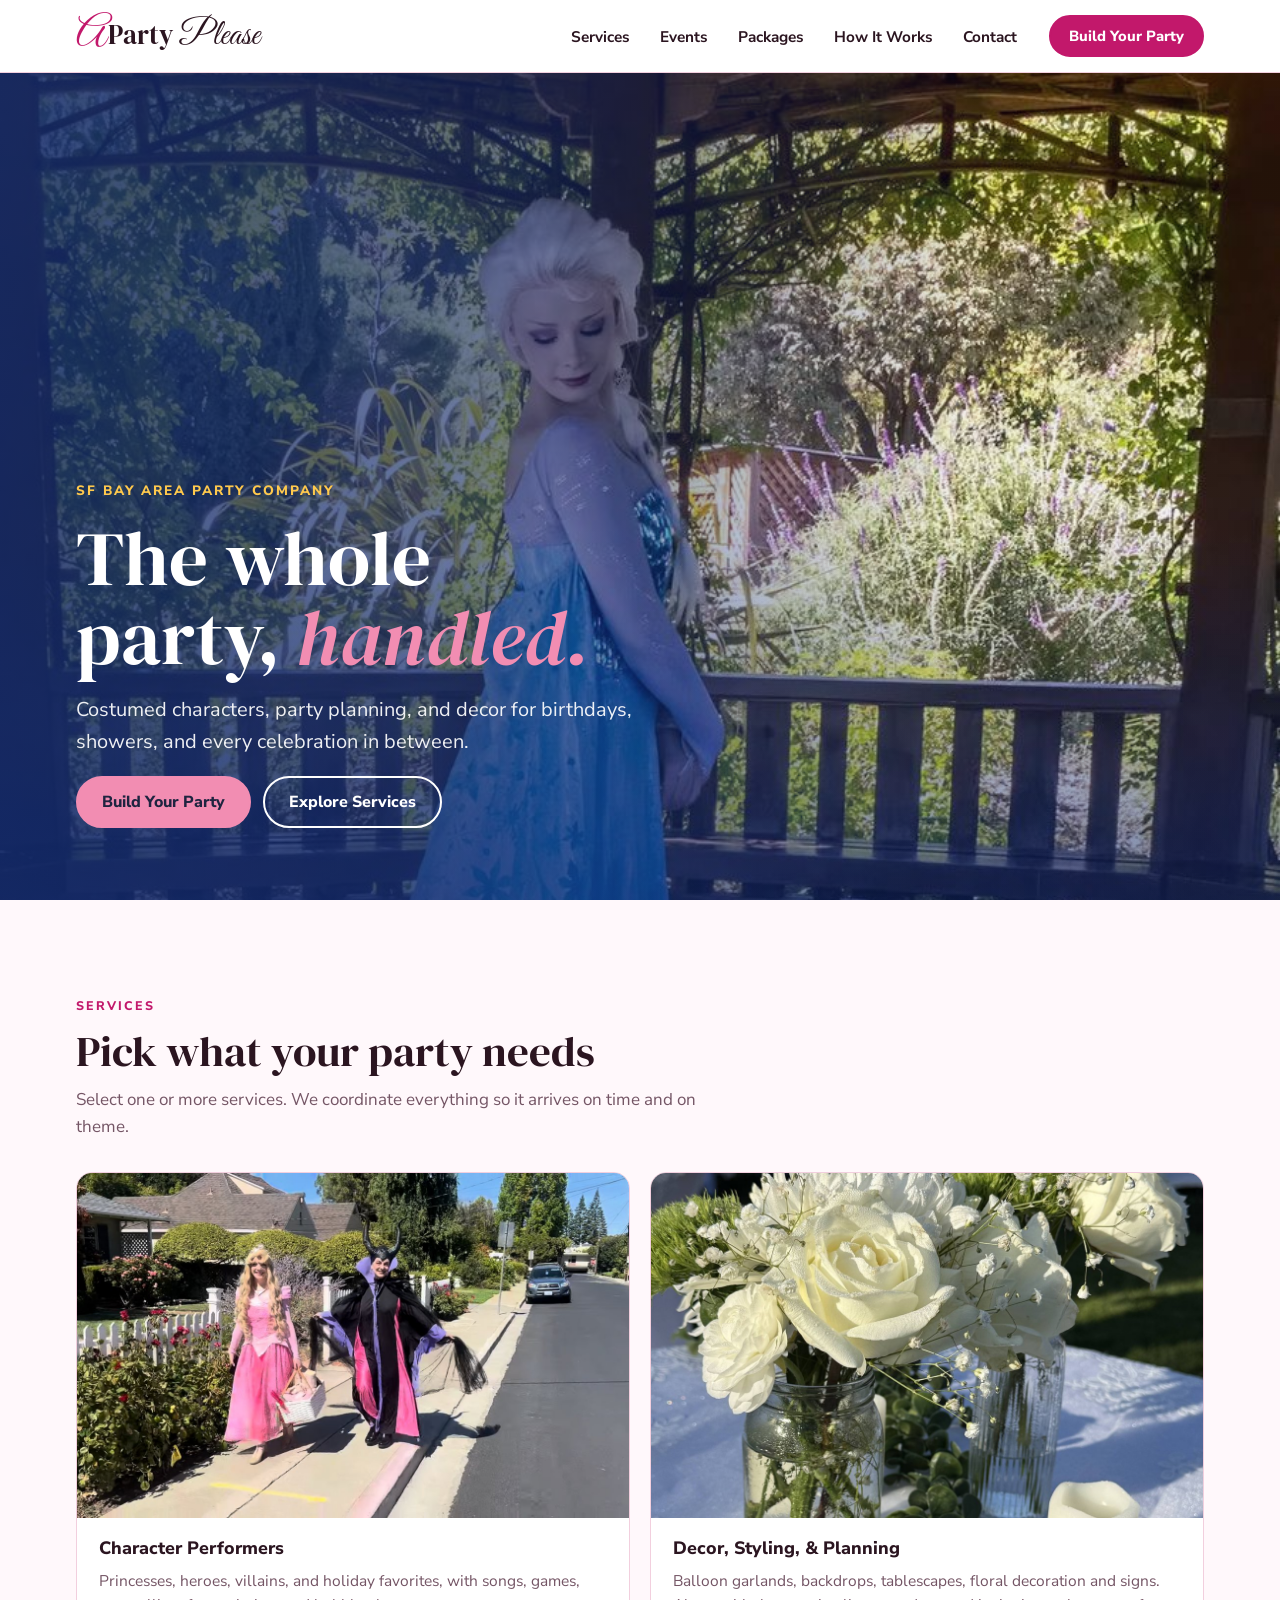
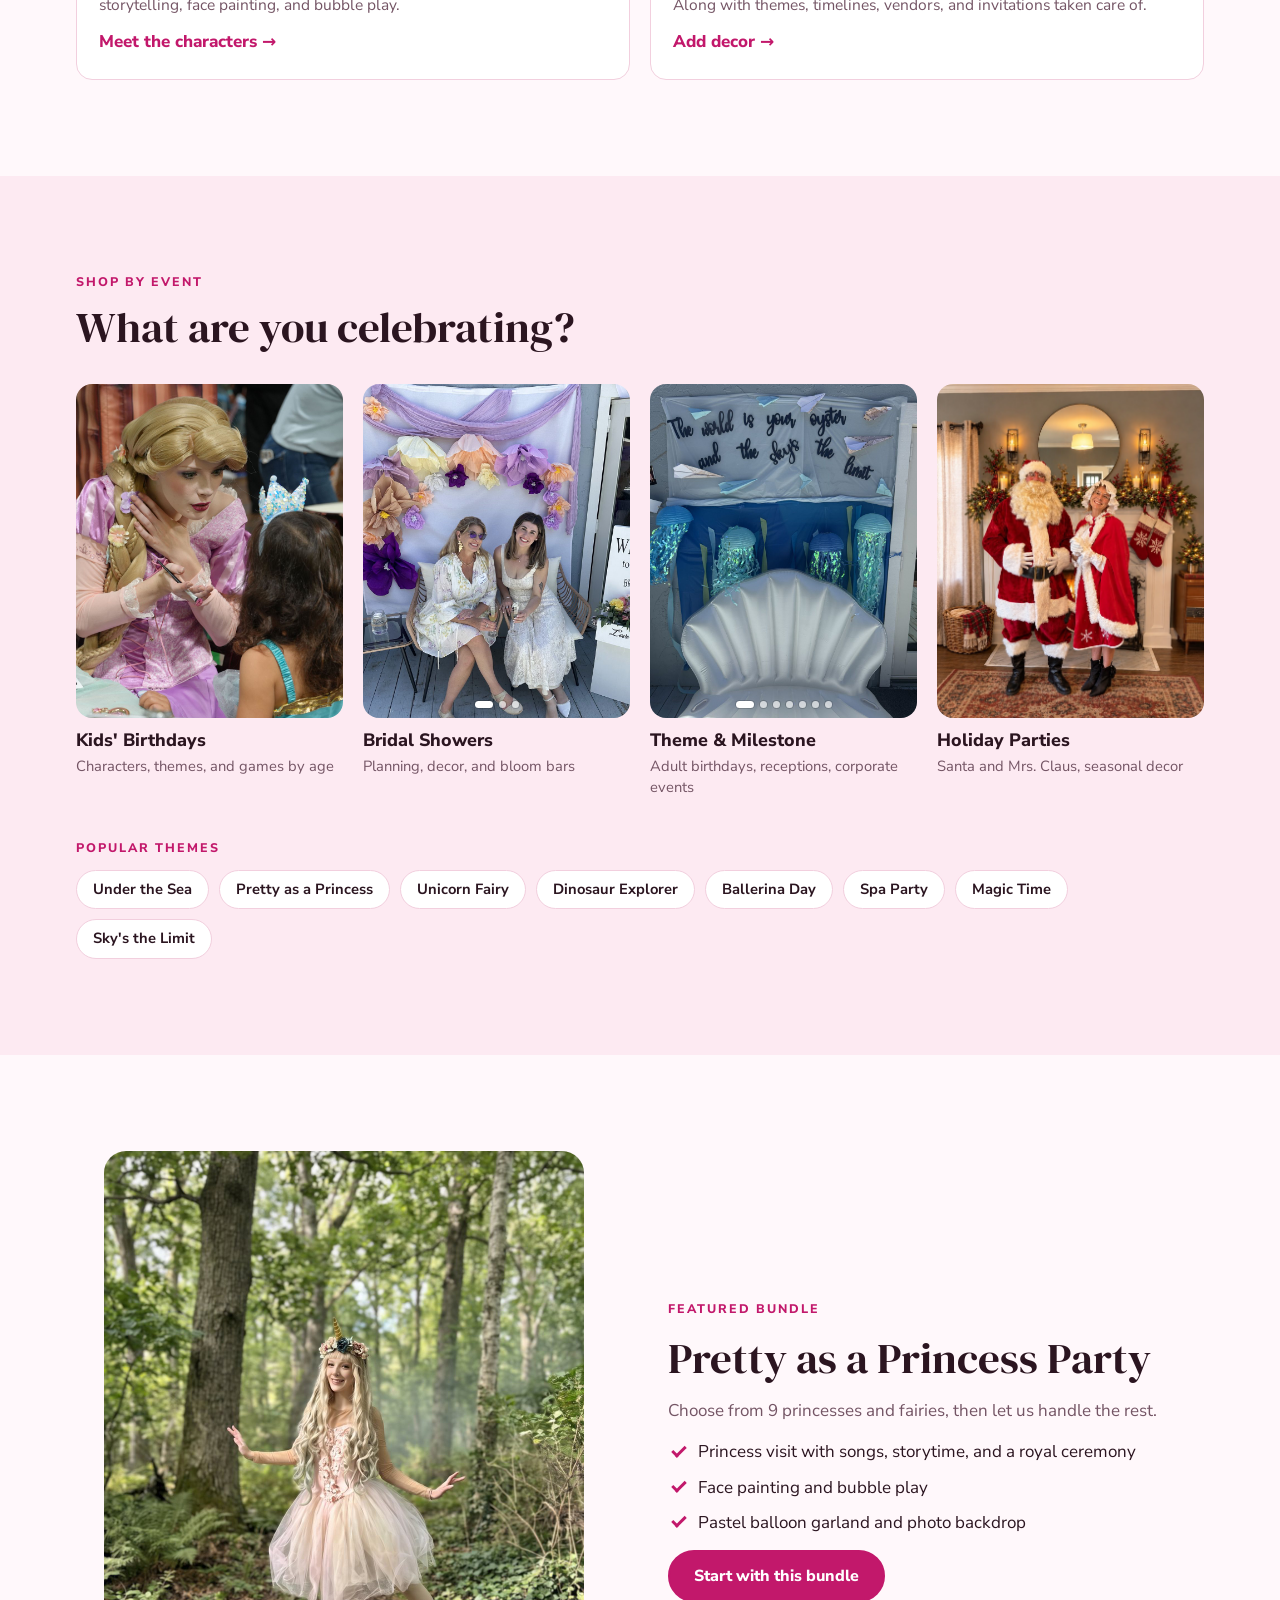
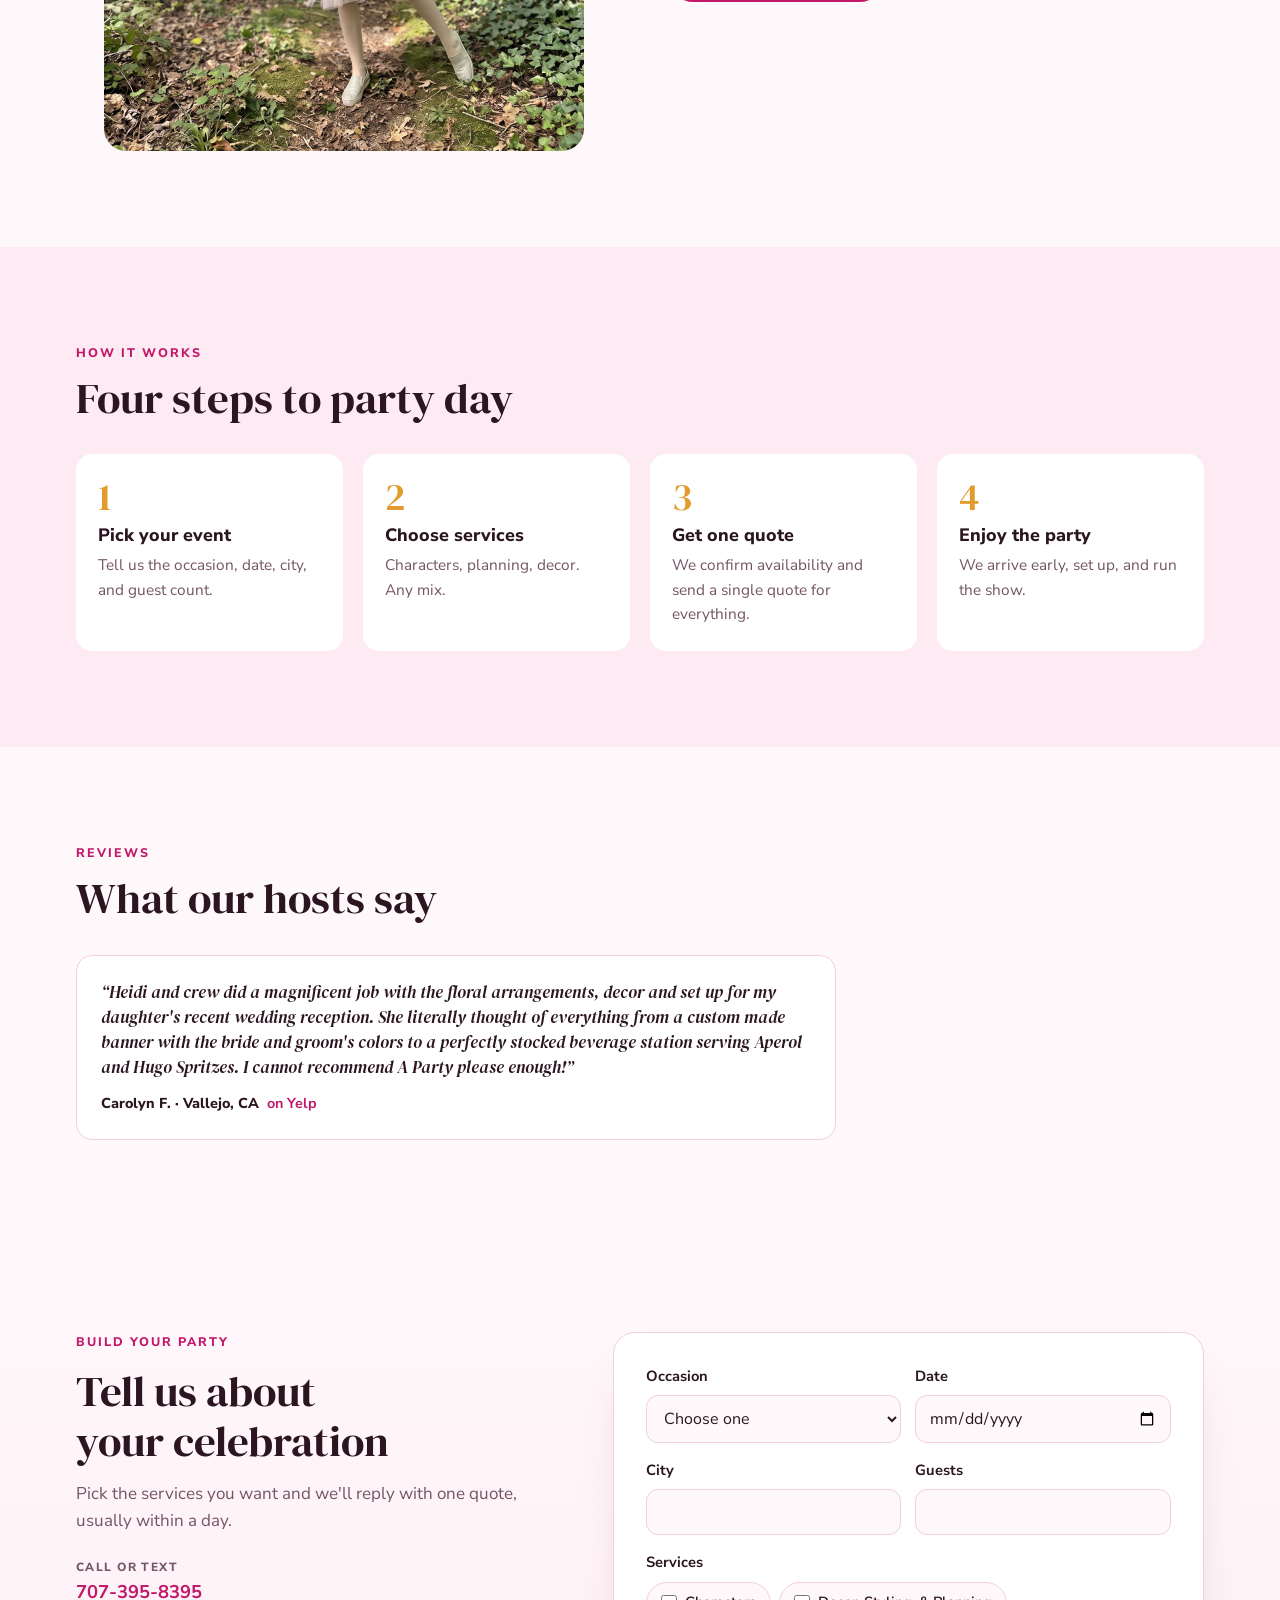
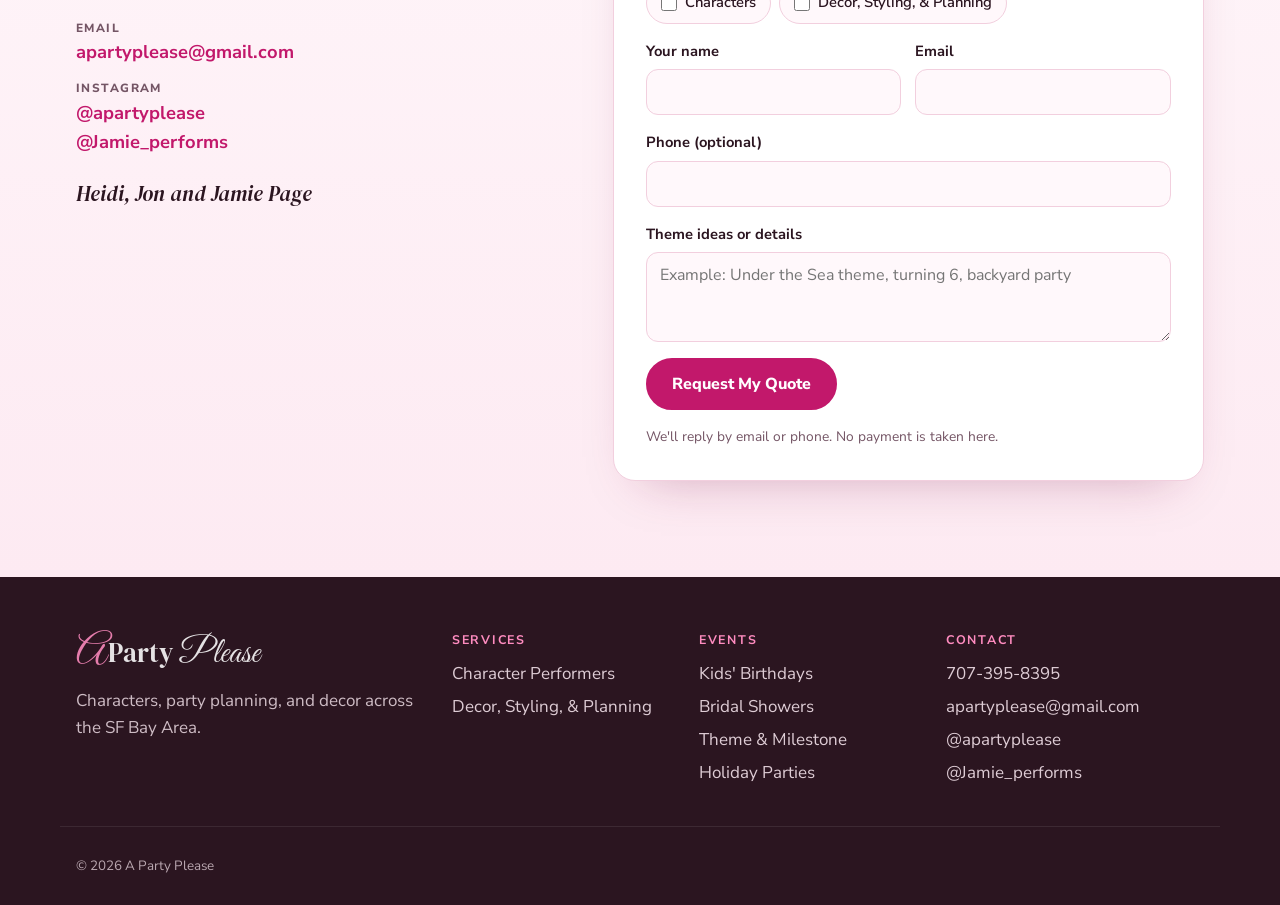
==== commit 73c544b9: "Launch new site from staging Replaces the old WordPress-style pages with the staging build (home, ch" ====
--- a/index.html
+++ b/index.html
@@ -1,401 +1,304 @@
-<!doctype html><html lang="en"><head><meta charset="utf-8"><meta name="viewport" content="width=device-width,initial-scale=1">
-<title>A Party Please — Home (preview)</title>
-<link rel="preconnect" href="https://fonts.googleapis.com"><link rel="preconnect" href="https://fonts.gstatic.com" crossorigin>
-<link href="https://fonts.googleapis.com/css2?family=DM+Sans:wght@400;500;600;700&family=Fraunces:ital,opsz,wght@0,9..144,600;0,9..144,700;1,9..144,600&display=swap" rel="stylesheet">
-<style>
-*,*::before,*::after{box-sizing:border-box}
-body{margin:0;font-family:"DM Sans",system-ui,sans-serif;color:#1f2440;background:#FDF0E8;-webkit-font-smoothing:antialiased}
-h1,h2,h3{font-family:"Fraunces",Georgia,serif;font-weight:700;letter-spacing:-.01em}
-img{max-width:100%;height:auto}
-a{color:inherit}
-.has-text-align-center{text-align:center}
-.alignwide{max-width:1200px;margin-left:auto;margin-right:auto}
-.apl-section>*:not(.alignwide),.apl-page-hero>*{max-width:1200px;margin-left:auto;margin-right:auto}
-.apl-section>.has-text-align-center{max-width:760px}
-.wp-block-cover{position:relative;display:flex;overflow:hidden}
-.wp-block-cover__image-background{position:absolute;inset:0;width:100%;height:100%;object-fit:cover;z-index:0}
-.wp-block-cover__background{position:absolute;inset:0;z-index:1}
-.wp-block-cover__inner-container{position:relative;z-index:2;width:100%}
-.wp-block-columns{display:flex;flex-wrap:nowrap;gap:2em}
-.wp-block-column{flex:1 1 0;min-width:0}
-@media(max-width:781px){.wp-block-columns{flex-wrap:wrap}.wp-block-column{flex-basis:100%}}
-.wp-block-buttons{display:flex;flex-wrap:wrap;gap:.6em}
-.wp-block-button__link{display:inline-block}
-figure{margin:0}
-/* preview-only header, mimics the site's floating Extendable header */
-.pv-header{position:fixed;top:20px;left:50%;transform:translateX(-50%);width:min(1160px,calc(100% - 32px));z-index:50;display:flex;align-items:center;gap:16px;padding:12px 16px 12px 28px;border-radius:20px;background:rgba(18,42,107,.86);backdrop-filter:blur(10px);color:#fff;box-shadow:0 10px 30px rgba(0,0,0,.2)}
-.pv-logo{display:flex;align-items:center;gap:10px;font-weight:700;font-size:1.15rem;text-decoration:none;margin-right:auto}
-.pv-phone{font-weight:600;text-decoration:none;font-size:.95rem}
-@media(max-width:560px){.pv-phone{display:none}}
-.wp-block-navigation__responsive-container-open{border:0;cursor:pointer;display:grid;place-items:center}
-.wp-block-navigation__responsive-container{display:none;position:fixed;inset:0;z-index:100;padding:32px}
-.wp-block-navigation__responsive-container.is-menu-open{display:flex;flex-direction:column;align-items:center;justify-content:center;gap:4px}
-.wp-block-navigation-item__content{color:#fff;text-decoration:none}
-.pv-close{position:absolute;top:28px;right:28px;background:none;border:0;color:#fff;font-size:2rem;cursor:pointer}
-.pv-footer{background:#1B3A8C;color:#fff;padding:40px 24px;text-align:center;font-size:.95rem}
-.pv-footer a{color:#fff}
-
-/* =========================================================
-   A Party Please — custom styles
-   Paste into: Appearance → Editor → Styles (half-moon icon)
-   → ⋮ menu → Additional CSS. Replace anything already there.
-   ========================================================= */
-
-:root {
-  /* Six-color palette: navy + cream foundation, pink = party, gold = sparkle */
-  --apl-navy: #1B3A8C;        /* brand: headings, primary buttons, strip, menu */
-  --apl-navy-dark: #122A6B;   /* deep: header bar, footer, hero overlay */
-  --apl-cream: #FDF0E8;       /* base background */
-  --apl-blush: #FBD3E2;       /* soft: alternate sections, tags */
-  --apl-pink: #F28DB2;        /* accent: Book buttons, hero italic, hover */
-  --apl-gold: #FFC94D;        /* sparkle only: eyebrow, ✦ marks, focus ring */
-  /* Text */
-  --apl-ink: #1F2440;         /* dark text on pink buttons */
-  --apl-text: #3B4A7A;        /* all body text */
-  --apl-radius: 28px;
-}
-
-html { scroll-behavior: smooth; }
-[id] { scroll-margin-top: 120px; }   /* anchors land below the floating header */
-
-/* ---------- Header bar: deep navy instead of the theme's brown-black glass ---------- */
-header .ext-header-glass,
-header .ext-header--dark {
-  background-color: rgba(18, 42, 107, .86) !important;
-}
-
-/* ---------- Cake hamburger menu (simple white cake: 3 candles + 3 bars) ---------- */
-.wp-block-navigation__responsive-container-open {
-  width: 48px;
-  height: 48px;
-  padding: 0;
-  border-radius: 14px;
-  background: url("data:image/svg+xml,%3Csvg xmlns='http://www.w3.org/2000/svg' viewBox='100 58 230 278' fill='%23fff'%3E%3Cpath d='M165.5 68C169.5 78 177.5 86 177.5 95A12 12 0 0 1 153.5 95C153.5 86 161.5 78 165.5 68Z'/%3E%3Cpath d='M215.5 68C219.5 78 227.5 86 227.5 95A12 12 0 0 1 203.5 95C203.5 86 211.5 78 215.5 68Z'/%3E%3Cpath d='M264.5 68C268.5 78 276.5 86 276.5 95A12 12 0 0 1 252.5 95C252.5 86 260.5 78 264.5 68Z'/%3E%3Crect x='152' y='112' width='27' height='50'/%3E%3Crect x='202' y='112' width='27' height='50'/%3E%3Crect x='251' y='112' width='27' height='50'/%3E%3Crect x='114' y='183' width='201' height='26'/%3E%3Crect x='114' y='241' width='201' height='26'/%3E%3Crect x='114' y='299' width='201' height='26'/%3E%3C/svg%3E") center / 34px 34px no-repeat;
-  transition: transform .2s ease;
-}
-.wp-block-navigation__responsive-container-open svg { opacity: 0; }
-.wp-block-navigation__responsive-container-open:hover,
-.wp-block-navigation__responsive-container-open:focus-visible { transform: rotate(-6deg) scale(1.08); }
-.wp-block-navigation__responsive-container-open:focus-visible { outline: 2px solid var(--apl-gold); outline-offset: 3px; }
-
-/* Full-screen menu once the cake is tapped */
-.wp-block-navigation__responsive-container.is-menu-open {
-  background: var(--apl-navy) !important;
-  color: #fff !important;
-}
-.wp-block-navigation__responsive-container.is-menu-open .wp-block-navigation-item__content {
-  font-size: clamp(1.6rem, 5vw, 2.4rem);
-  font-weight: 700;
-  padding: .3em 0;
-}
-.wp-block-navigation__responsive-container.is-menu-open .wp-block-navigation-item__content:hover { color: var(--apl-gold); }
-
-/* ---------- Buttons ---------- */
-.apl-btn .wp-block-button__link,
-.apl-btn-ghost .wp-block-button__link {
-  border-radius: 999px;
-  padding: .9em 1.7em;
-  font-weight: 600;
-  text-decoration: none;
-  transition: transform .15s ease, background-color .15s ease;
-}
-.apl-btn .wp-block-button__link { background: var(--apl-pink); color: var(--apl-ink); }
-.apl-btn .wp-block-button__link:hover { background: #f7a8c4; transform: translateY(-2px); }
-.apl-btn-ghost .wp-block-button__link { background: transparent; color: #fff; border: 2px solid rgba(255,255,255,.85); }
-.apl-btn-ghost .wp-block-button__link:hover { background: rgba(255,255,255,.14); transform: translateY(-2px); }
-.apl-btn--navy .wp-block-button__link { background: var(--apl-navy); color: #fff; }
-.apl-btn--navy .wp-block-button__link:hover { background: var(--apl-navy-dark); }
-.apl-btn--navy .wp-block-button__link:focus-visible,
-.apl-btn .wp-block-button__link:focus-visible { outline: 2px solid var(--apl-gold); outline-offset: 3px; }
-
-/* ---------- Hero: Ice Queen photo behind the landing text ---------- */
-.wp-block-cover.apl-hero {
-  min-height: 100vh;
-  min-height: 100svh;
-  padding: 150px clamp(20px, 6vw, 88px) 72px;
-  align-items: flex-end;
-}
-.wp-block-cover.apl-hero .wp-block-cover__image-background { object-position: 62% 22%; }
-.wp-block-cover.apl-hero .wp-block-cover__background {
-  opacity: 1 !important;
-  background: linear-gradient(100deg, rgba(18,42,107,.88) 0%, rgba(18,42,107,.62) 38%, rgba(18,42,107,.05) 72%),
-              linear-gradient(0deg, rgba(18,42,107,.55) 0%, rgba(18,42,107,0) 45%) !important;
-}
-.apl-hero .wp-block-cover__inner-container { max-width: 620px; margin: 0 !important; color: #fff; }
-.apl-hero .apl-eyebrow {
-  display: inline-block;
-  font-size: .85rem;
-  font-weight: 700;
-  letter-spacing: .14em;
-  text-transform: uppercase;
-  color: var(--apl-gold);
-  margin: 0 0 1rem;
-}
-.apl-hero h1 {
-  color: #fff;
-  font-size: clamp(2.5rem, 6.4vw, 4.8rem);
-  line-height: 1.02;
-  margin: 0 0 1.2rem;
-  text-wrap: balance;
-}
-.apl-hero h1 em { font-style: italic; color: var(--apl-pink); }
-.apl-hero p.apl-lede { font-size: clamp(1.05rem, 1.6vw, 1.25rem); line-height: 1.55; color: rgba(255,255,255,.92); max-width: 34em; margin: 0 0 2rem; }
-.apl-hero .wp-block-buttons { gap: 12px; }
-
-@media (max-width: 700px) {
-  .wp-block-cover.apl-hero { padding-top: 120px; }
-  .wp-block-cover.apl-hero .wp-block-cover__image-background { object-position: 60% 15%; }
-  .wp-block-cover.apl-hero .wp-block-cover__background {
-    background: linear-gradient(0deg, rgba(18,42,107,.94) 0%, rgba(18,42,107,.7) 42%, rgba(18,42,107,.05) 75%) !important;
-  }
-}
-
-/* ---------- Trust strip ---------- */
-.apl-strip { background: var(--apl-navy); color: #fff; padding: 22px clamp(20px, 6vw, 88px) !important; margin-top: 0 !important; }
-.apl-strip .wp-block-columns { margin: 0; gap: 12px 32px; }
-.apl-strip p { margin: 0; font-weight: 600; font-size: .98rem; text-align: center; }
-.apl-strip p::before { content: "✦ "; color: var(--apl-gold); }
-
-/* ---------- Generic sections ---------- */
-.apl-section { padding: clamp(64px, 9vw, 120px) clamp(20px, 6vw, 88px) !important; margin-top: 0 !important; }
-.apl-section--cream { background: var(--apl-cream); }
-.apl-section--peach,
-.apl-section--blush { background: var(--apl-blush); }   /* --peach kept as an alias so existing pages still work */
-.apl-section h2 { color: var(--apl-navy); font-size: clamp(2rem, 4vw, 3rem); line-height: 1.1; margin: 0 0 .6rem; }
-.apl-section .apl-sub { color: var(--apl-text); font-size: 1.1rem; max-width: 40em; margin: 0 auto 2.6rem; }
-
-/* ---------- Featured characters (home) ---------- */
-.apl-featured.wp-block-columns { gap: 20px; }
-.apl-featured .wp-block-image { margin: 0; }
-.apl-featured .wp-block-image img {
-  width: 100%;
-  aspect-ratio: 3 / 4;
-  object-fit: cover;
-  border-radius: var(--apl-radius);
-  box-shadow: 0 12px 30px rgba(27,58,140,.14);
-  transition: transform .25s ease;
-}
-.apl-featured .wp-block-image a:hover img { transform: translateY(-6px) rotate(-1deg); }
-.apl-featured figcaption { text-align: center; font-weight: 700; color: var(--apl-navy); margin-top: .7rem; font-size: 1.05rem; }
-
-/* ---------- How it works ---------- */
-.apl-steps.wp-block-columns { gap: 20px; }
-.apl-step {
-  background: #fff;
-  border-top: 5px solid var(--apl-pink);
-  border-radius: var(--apl-radius);
-  padding: 32px 28px !important;
-  box-shadow: 0 12px 30px rgba(27,58,140,.08);
-}
-.apl-step .apl-num {
-  width: 46px; height: 46px; border-radius: 50%;
-  display: grid; place-items: center;
-  background: var(--apl-navy); color: #fff; font-weight: 700; font-size: 1.1rem;
-  margin: 0 0 1rem;
-}
-.apl-step h3 { color: var(--apl-navy); font-size: 1.35rem; margin: 0 0 .5rem; }
-.apl-step p { margin: 0; color: var(--apl-text); line-height: 1.55; }
-
-/* ---------- Booking section ---------- */
-.apl-book-card { background: #fff; border-radius: var(--apl-radius); padding: clamp(28px, 5vw, 56px) !important; max-width: 760px; margin-left: auto !important; margin-right: auto !important; box-shadow: 0 16px 40px rgba(27,58,140,.1); }
-.apl-book-card .wpforms-container { margin: 0; }
-.apl-contact-line { text-align: center; color: var(--apl-text); }
-.apl-contact-line a { color: var(--apl-navy); font-weight: 700; }
-
-/* ---------- Characters page ---------- */
-.apl-page-hero { background: var(--apl-navy); color: #fff; padding: 170px clamp(20px, 6vw, 88px) 72px !important; margin-top: 0 !important; }
-.apl-page-hero h1 { color: #fff; font-size: clamp(2.4rem, 6vw, 4.2rem); margin: 0 0 .8rem; }
-.apl-page-hero p { color: rgba(255,255,255,.9); font-size: 1.15rem; max-width: 36em; margin: 0; }
-
-.apl-chars.wp-block-group { display: grid !important; grid-template-columns: repeat(auto-fill, minmax(260px, 1fr)); gap: 28px; }
-.apl-chars > * { margin: 0 !important; }
-.apl-card { background: #fff; border-radius: var(--apl-radius); overflow: hidden; box-shadow: 0 12px 30px rgba(27,58,140,.1); display: flex; flex-direction: column; padding: 0 !important; }
-.apl-card .wp-block-image { margin: 0; }
-.apl-card .wp-block-image img { width: 100%; aspect-ratio: 4 / 5; object-fit: cover; display: block; }
-.apl-card-body { padding: 22px 24px 26px !important; display: flex; flex-direction: column; gap: 10px; flex: 1; }
-.apl-card-body > * { margin: 0 !important; }
-.apl-card h3 { color: var(--apl-navy); font-size: 1.45rem; }
-.apl-card p { color: var(--apl-text); line-height: 1.55; }
-.apl-card .wp-block-buttons { margin-top: auto !important; padding-top: 6px; }
-
-/* One tag style for every category; the word itself tells them apart */
-.apl-tag { display: inline-block; align-self: flex-start; font-size: .75rem !important; font-weight: 700; letter-spacing: .1em; text-transform: uppercase; padding: 5px 12px; border-radius: 999px; background: var(--apl-blush); color: var(--apl-navy); }
-
-.apl-more { background: var(--apl-navy); color: #fff; border-radius: var(--apl-radius); padding: clamp(28px, 5vw, 48px) !important; text-align: center; }
-.apl-more h2 { color: #fff; }
-.apl-more p { color: rgba(255,255,255,.9); }
-
-/* Respect reduced-motion settings */
-@media (prefers-reduced-motion: reduce) {
-  * { transition: none !important; animation: none !important; scroll-behavior: auto !important; }
-}
-
-/* ---------- Small-screen tweaks ---------- */
-.apl-btns-center { justify-content: center; margin-top: 2.4rem; }
-@media (max-width: 781px) {
-  .apl-featured.wp-block-columns { flex-wrap: wrap !important; }
-  .apl-featured .wp-block-column { flex-basis: calc(50% - 10px) !important; flex-grow: 0; }
-  .apl-strip .wp-block-column { flex-basis: 100% !important; }
-}
-.apl-card .wp-block-button__link { white-space: nowrap; padding: .8em 1.3em; font-size: .95rem; }
-.apl-more { margin-top: 48px !important; }
-</style></head><body>
-<header class="pv-header"><a class="pv-logo" href="index.html"><svg width="22" height="34" viewBox="0 0 22 34" fill="none" stroke="#fff" stroke-width="2" stroke-linecap="round"><path d="M11 12v20"/><path d="M11 2l1.6 3.4L16 7l-3.4 1.6L11 12 9.4 8.6 6 7l3.4-1.6z" fill="#fff" stroke-width="1"/></svg>A Party Please</a><a class="pv-phone" href="tel:+17073958395">707-395-8395</a>
-<button class="wp-block-navigation__responsive-container-open" aria-label="Open menu" onclick="document.getElementById('menu').classList.add('is-menu-open')"><svg width="24" height="24" viewBox="0 0 24 24"></svg></button></header>
-<div id="menu" class="wp-block-navigation__responsive-container" role="dialog" aria-label="Menu"><button class="pv-close" aria-label="Close menu" onclick="document.getElementById('menu').classList.remove('is-menu-open')">✕</button>
-<a class="wp-block-navigation-item__content" href="index.html">Home</a><a class="wp-block-navigation-item__content" href="characters.html">Characters</a><a class="wp-block-navigation-item__content" href="index.html#how-it-works">How It Works</a><a class="wp-block-navigation-item__content" href="index.html#book">Book Now</a></div>
-<main>
-<!-- wp:cover {"url":"images/0851F627-E769-412A-8A32-ADDC3B7867D4.JPG","alt":"A performer dressed as the Ice Queen in a sparkling blue gown, standing in a garden","dimRatio":50,"focalPoint":{"x":0.62,"y":0.22},"minHeight":100,"minHeightUnit":"vh","contentPosition":"bottom left","align":"full","className":"apl-hero"} -->
-<div class="wp-block-cover alignfull has-custom-content-position is-position-bottom-left apl-hero" style="min-height:100vh"><span aria-hidden="true" class="wp-block-cover__background has-background-dim"></span><img class="wp-block-cover__image-background" alt="A performer dressed as the Ice Queen in a sparkling blue gown, standing in a garden" src="images/0851F627-E769-412A-8A32-ADDC3B7867D4.JPG" style="object-position:62% 22%" data-object-fit="cover" data-object-position="62% 22%"/><div class="wp-block-cover__inner-container"><!-- wp:paragraph {"className":"apl-eyebrow"} -->
-<p class="apl-eyebrow">Character visits · SF Bay Area</p>
-<!-- /wp:paragraph -->
-
-<!-- wp:heading {"level":1} -->
-<h1 class="wp-block-heading">Their favorite character, <em>live at the party.</em></h1>
-<!-- /wp:heading -->
-
-<!-- wp:paragraph {"className":"apl-lede"} -->
-<p class="apl-lede">A Party Please brings professional costumed performers to birthdays and celebrations across the SF Bay Area, with songs, games, stories and photos the kids will talk about for years.</p>
-<!-- /wp:paragraph -->
-
-<!-- wp:buttons -->
-<div class="wp-block-buttons"><!-- wp:button {"className":"apl-btn"} -->
-<div class="wp-block-button apl-btn"><a class="wp-block-button__link wp-element-button" href="index.html#book">Book a Character</a></div>
-<!-- /wp:button -->
-
-<!-- wp:button {"className":"apl-btn-ghost"} -->
-<div class="wp-block-button apl-btn-ghost"><a class="wp-block-button__link wp-element-button" href="characters.html">Meet the Characters</a></div>
-<!-- /wp:button --></div>
-<!-- /wp:buttons --></div></div>
-<!-- /wp:cover -->
-
-<!-- wp:group {"align":"full","className":"apl-strip","layout":{"type":"constrained"}} -->
-<div class="wp-block-group alignfull apl-strip"><!-- wp:columns {"align":"wide"} -->
-<div class="wp-block-columns alignwide"><!-- wp:column -->
-<div class="wp-block-column"><!-- wp:paragraph -->
-<p>Serving the SF Bay Area</p>
-<!-- /wp:paragraph --></div>
-<!-- /wp:column -->
-
-<!-- wp:column -->
-<div class="wp-block-column"><!-- wp:paragraph -->
-<p>Professional costumed performers</p>
-<!-- /wp:paragraph --></div>
-<!-- /wp:column -->
-
-<!-- wp:column -->
-<div class="wp-block-column"><!-- wp:paragraph -->
-<p>Songs, games &amp; photo time</p>
-<!-- /wp:paragraph --></div>
-<!-- /wp:column --></div>
-<!-- /wp:columns --></div>
-<!-- /wp:group -->
-
-<!-- wp:group {"anchor":"how-it-works","align":"full","className":"apl-section apl-section--blush","layout":{"type":"constrained"}} -->
-<div id="how-it-works" class="wp-block-group alignfull apl-section apl-section--blush"><!-- wp:heading {"textAlign":"center"} -->
-<h2 class="wp-block-heading has-text-align-center">How booking works</h2>
-<!-- /wp:heading -->
-
-<!-- wp:paragraph {"align":"center","className":"apl-sub"} -->
-<p class="has-text-align-center apl-sub">Three easy steps from "Can we get the Ice Queen?" to a party they'll never forget.</p>
-<!-- /wp:paragraph -->
-
-<!-- wp:columns {"align":"wide","className":"apl-steps"} -->
-<div class="wp-block-columns alignwide apl-steps"><!-- wp:column {"className":"apl-step"} -->
-<div class="wp-block-column apl-step"><!-- wp:paragraph {"className":"apl-num"} -->
-<p class="apl-num">1</p>
-<!-- /wp:paragraph -->
-
-<!-- wp:heading {"level":3} -->
-<h3 class="wp-block-heading">Choose a character</h3>
-<!-- /wp:heading -->
-
-<!-- wp:paragraph -->
-<p>Browse the lineup and pick the character your child can't stop talking about.</p>
-<!-- /wp:paragraph --></div>
-<!-- /wp:column -->
-
-<!-- wp:column {"className":"apl-step"} -->
-<div class="wp-block-column apl-step"><!-- wp:paragraph {"className":"apl-num"} -->
-<p class="apl-num">2</p>
-<!-- /wp:paragraph -->
-
-<!-- wp:heading {"level":3} -->
-<h3 class="wp-block-heading">Tell us about the party</h3>
-<!-- /wp:heading -->
-
-<!-- wp:paragraph -->
-<p>Share the date, time and city. We'll confirm availability and send you the details.</p>
-<!-- /wp:paragraph --></div>
-<!-- /wp:column -->
-
-<!-- wp:column {"className":"apl-step"} -->
-<div class="wp-block-column apl-step"><!-- wp:paragraph {"className":"apl-num"} -->
-<p class="apl-num">3</p>
-<!-- /wp:paragraph -->
-
-<!-- wp:heading {"level":3} -->
-<h3 class="wp-block-heading">Enjoy the magic</h3>
-<!-- /wp:heading -->
-
-<!-- wp:paragraph -->
-<p>Your character arrives in full costume for songs, games, stories and plenty of photos.</p>
-<!-- /wp:paragraph --></div>
-<!-- /wp:column --></div>
-<!-- /wp:columns --></div>
-<!-- /wp:group -->
-
-<!-- wp:group {"anchor":"book","align":"full","className":"apl-section apl-section--cream","layout":{"type":"constrained"}} -->
-<div id="book" class="wp-block-group alignfull apl-section apl-section--cream"><!-- wp:heading {"textAlign":"center"} -->
-<h2 class="wp-block-heading has-text-align-center">Book a character</h2>
-<!-- /wp:heading -->
-
-<!-- wp:paragraph {"align":"center","className":"apl-sub"} -->
-<p class="has-text-align-center apl-sub">Tell us the date, city and character you have in mind, and we'll get back to you to confirm.</p>
-<!-- /wp:paragraph -->
-
-<!-- wp:group {"className":"apl-book-card","layout":{"type":"constrained"}} -->
-<div class="wp-block-group apl-book-card"><!-- wp:shortcode -->
-<form id="book-form" action="https://api.web3forms.com/submit" method="POST" style="display:grid;gap:14px">
-<input type="hidden" name="access_key" value="38748c96-d784-4f23-82ee-15c66ca13c09">
-<input type="hidden" name="subject" value="New booking request from apartyplease.com">
-<input type="hidden" name="from_name" value="A Party Please website">
-<input type="checkbox" name="botcheck" style="display:none" tabindex="-1" autocomplete="off">
-<label style="display:grid;gap:6px;font-weight:600">Your name<input name="name" autocomplete="name" required style="padding:12px;border-radius:12px;border:1.5px solid #c9d2ec;font:inherit"></label>
-<div style="display:grid;grid-template-columns:repeat(auto-fit,minmax(180px,1fr));gap:14px">
-<label style="display:grid;gap:6px;font-weight:600">Email<input type="email" name="email" autocomplete="email" required style="padding:12px;border-radius:12px;border:1.5px solid #c9d2ec;font:inherit"></label>
-<label style="display:grid;gap:6px;font-weight:600">Phone<input type="tel" name="phone" autocomplete="tel" inputmode="tel" placeholder="(555) 555-5555" style="padding:12px;border-radius:12px;border:1.5px solid #c9d2ec;font:inherit"></label></div>
-<div style="display:grid;grid-template-columns:repeat(auto-fit,minmax(180px,1fr));gap:14px">
-<label style="display:grid;gap:6px;font-weight:600">Party date<input type="date" name="party_date" style="padding:12px;border-radius:12px;border:1.5px solid #c9d2ec;font:inherit"></label>
-<label style="display:grid;gap:6px;font-weight:600">City<input name="city" style="padding:12px;border-radius:12px;border:1.5px solid #c9d2ec;font:inherit"></label></div>
-<label style="display:grid;gap:6px;font-weight:600">Character<select name="character" style="padding:12px;border-radius:12px;border:1.5px solid #c9d2ec;font:inherit"><option>Ice Queen</option><option>Peachy Princess</option><option>Barbee</option><option>Mermaid</option><option>Dinosaur Wrangler</option><option>Sleeping Princess</option><option>Dark Fairy</option><option>Not sure yet</option></select></label>
-<label style="display:grid;gap:6px;font-weight:600">Anything else?<textarea name="message" rows="4" style="padding:12px;border-radius:12px;border:1.5px solid #c9d2ec;font:inherit"></textarea></label>
-<div class="wp-block-button apl-btn apl-btn--navy"><button type="submit" class="wp-block-button__link" style="border:0;cursor:pointer;font:inherit;font-weight:600">Send booking request</button></div></form>
-<!-- /wp:shortcode --></div>
-<!-- /wp:group -->
-
-<!-- wp:paragraph {"align":"center","className":"apl-contact-line"} -->
-<p class="has-text-align-center apl-contact-line">Prefer to talk it through? Call <a href="tel:+17073958395">707-395-8395</a></p>
-<!-- /wp:paragraph --></div>
-<!-- /wp:group -->
-
-</main>
-<footer class="pv-footer">A Party Please · Costumed character visits across the SF Bay Area · <a href="tel:+17073958395">707-395-8395</a></footer>
-<script>document.querySelectorAll('#menu a').forEach(a=>a.addEventListener('click',()=>document.getElementById('menu').classList.remove('is-menu-open')))</script>
-<script>
-document.getElementById('book-form').addEventListener('submit',async function(e){
-  e.preventDefault();
-  var f=this,b=f.querySelector('button[type=submit]'),t=b.textContent;
-  b.disabled=true;b.textContent='Sending…';
-  try{
-    var r=await fetch(f.action,{method:'POST',headers:{Accept:'application/json'},body:new FormData(f)});
-    var d=await r.json();
-    if(!d.success)throw new Error(d.message);
-    f.innerHTML='<p style="text-align:center;font-weight:700">Thank you! Your booking request is on its way. We\u2019ll be in touch soon.</p>';
-  }catch(err){
-    b.disabled=false;b.textContent=t;
-    alert('Sorry, something went wrong. Please call us at (707) 395-8395 or email apartyplease@gmail.com.');
-  }
-});
-</script>
-</body></html>
+<!doctype html>
+<html lang="en">
+<head>
+  <meta charset="utf-8">
+  <meta name="viewport" content="width=device-width, initial-scale=1, viewport-fit=cover">
+  <title>A Party Please | Bay Area Party Characters, Planning &amp; Decor</title>
+  <meta name="description" content="A Party Please plans and entertains Bay Area celebrations: costumed characters, party planning, and decor, booked with one quote.">
+  <link rel="preconnect" href="https://fonts.googleapis.com">
+  <link rel="preconnect" href="https://fonts.gstatic.com" crossorigin>
+  <link rel="stylesheet" href="https://fonts.googleapis.com/css2?family=DM+Serif+Display:ital@0;1&family=Great+Vibes&family=Nunito+Sans:opsz,wght@6..12,400;6..12,600;6..12,800&display=swap">
+  <link rel="stylesheet" href="css/styles.css">
+</head>
+<body>
+  <a class="skip" href="#main">Skip to content</a>
+
+  <header class="site-header">
+    <div class="wrap header-row">
+      <a class="logo" href="./" aria-label="A Party Please home">
+        <span class="logo-a">A</span><span class="logo-party">Party</span><span class="logo-please">Please</span>
+      </a>
+
+      <nav class="main-nav" id="main-nav" aria-label="Main">
+        <ul>
+          <li><a href="#services">Services</a></li>
+          <li><a href="#events">Events</a></li>
+          <li><a href="#bundle">Packages</a></li>
+          <li><a href="#how">How It Works</a></li>
+          <li><a href="#contact">Contact</a></li>
+        </ul>
+      </nav>
+
+      <a class="btn btn-small header-cta" href="#build">Build Your Party</a>
+
+      <button class="cake-toggle" id="cake-toggle" aria-label="Open menu" aria-expanded="false" aria-controls="main-nav">
+        <svg viewBox="0 0 40 40" width="40" height="40" aria-hidden="true">
+          <g class="flames">
+            <path class="flame" d="M12 5c1.7 2.1 1.7 3.6 0 4.6-1.7-1-1.7-2.5 0-4.6z"/>
+            <path class="flame" d="M20 3c1.7 2.1 1.7 3.6 0 4.6-1.7-1-1.7-2.5 0-4.6z"/>
+            <path class="flame" d="M28 5c1.7 2.1 1.7 3.6 0 4.6-1.7-1-1.7-2.5 0-4.6z"/>
+          </g>
+          <rect class="candle" x="11" y="10.5" width="2" height="7" rx="1"/>
+          <rect class="candle" x="19" y="8.5" width="2" height="9" rx="1"/>
+          <rect class="candle" x="27" y="10.5" width="2" height="7" rx="1"/>
+          <rect class="tier" x="7" y="17.5" width="26" height="7" rx="2"/>
+          <path class="frosting" d="M7 20.5c2.2 2 4.3 2 6.5 0s4.3-2 6.5 0 4.3 2 6.5 0 4.3-2 6.5 0" fill="none"/>
+          <rect class="tier" x="4" y="26" width="32" height="9" rx="2"/>
+        </svg>
+      </button>
+    </div>
+  </header>
+
+  <main id="main">
+    <!-- HERO: full-bleed Frost Queen photo with a navy gradient overlay (matches the live site's treatment) -->
+    <section class="hero">
+      <img class="hero-bg" src="images/hero/ice-queen-bg.jpg" alt="A performer dressed as the Frost Queen in a sparkling blue gown, standing in a garden gazebo" width="1168" height="1636" fetchpriority="high" decoding="async">
+      <div class="wrap">
+        <div class="hero-card">
+          <p class="eyebrow">SF Bay Area party company</p>
+          <h1>The whole party, <em>handled.</em></h1>
+          <p class="lead">Costumed characters, party planning, and decor for birthdays, showers, and every celebration in between.</p>
+          <div class="btn-row">
+            <a class="btn" href="#build">Build Your Party</a>
+            <a class="btn btn-ghost" href="#services">Explore Services</a>
+          </div>
+        </div>
+      </div>
+    </section>
+
+    <!-- SERVICES -->
+    <section class="section" id="services">
+      <div class="wrap">
+        <header class="section-head">
+          <p class="eyebrow">Services</p>
+          <h2>Pick what your party needs</h2>
+          <p>Select one or more services. We coordinate everything so it arrives on time and on theme.</p>
+        </header>
+        <div class="service-grid">
+          <article class="service">
+            <img class="service-img" src="images/services/characters.jpg" alt="The Dreaming Princess and Wicked Fairy Queen arriving at a party" width="1120" height="700" loading="lazy" decoding="async">
+            <div class="service-body">
+              <h3>Character Performers</h3>
+              <p>Princesses, heroes, villains, and holiday favorites, with songs, games, storytelling, face painting, and bubble play.</p>
+              <a href="characters.html" class="text-link">Meet the characters →</a>
+            </div>
+          </article>
+          <article class="service">
+            <img class="service-img" src="images/services/decor.jpg" alt="White rose and baby's breath centerpieces on a reception table" width="1120" height="700" loading="lazy" decoding="async">
+            <div class="service-body">
+              <h3>Decor, Styling, &amp; Planning</h3>
+              <p>Balloon garlands, backdrops, tablescapes, floral decoration and signs. Along with themes, timelines, vendors, and invitations taken care of.</p>
+              <a href="#build" class="text-link" data-service="decor">Add decor →</a>
+            </div>
+          </article>
+        </div>
+      </div>
+    </section>
+
+    <!-- EVENTS -->
+    <section class="section tint" id="events">
+      <div class="wrap">
+        <header class="section-head">
+          <p class="eyebrow">Shop by event</p>
+          <h2>What are you celebrating?</h2>
+        </header>
+        <div class="event-grid">
+          <a class="event" href="#build" data-event="kids">
+            <img class="event-img" src="images/events/kids-birthday.jpg" alt="A princess character doing face painting for a young girl in a tiara" width="960" height="1200" loading="lazy" decoding="async">
+            <h3>Kids' Birthdays</h3>
+            <p>Characters, themes, and games by age</p>
+          </a>
+          <a class="event" href="#build" data-event="bridal">
+            <div class="event-img mini-carousel" data-interval="3500">
+              <img class="is-active" src="images/events/bridal-shower.jpg" alt="Two guests seated in front of a paper-flower backdrop at a bridal shower" width="960" height="1200" loading="lazy" decoding="async">
+              <img src="images/events/bridal-shower-2.jpg" alt="A guest beside a Welcome to Kristen's Bridal Shower sign" width="960" height="1200" loading="lazy" decoding="async">
+              <img src="images/events/bridal-shower-3.jpg" alt="Glass bottle centerpieces with fairy lights and dried flowers" width="960" height="1200" loading="lazy" decoding="async">
+              <span class="mini-dots" aria-hidden="true"></span>
+            </div>
+            <h3>Bridal Showers</h3>
+            <p>Planning, decor, and bloom bars</p>
+          </a>
+          <a class="event" href="#build" data-event="theme">
+            <div class="event-img mini-carousel" data-interval="3500">
+              <img class="is-active" src="images/events/theme-party.jpg" alt="Under-the-sea graduation backdrop with jellyfish lanterns and a giant seashell chair" width="960" height="1200" loading="lazy" decoding="async">
+              <img src="images/events/theme-party-2.jpg" alt="Guests posing in the giant seashell chair at a graduation party" width="960" height="1200" loading="lazy" decoding="async">
+              <img src="images/events/theme-party-3.jpg" alt="Dessert table with blue-and-white cupcakes and a snack mix bar" width="960" height="1200" loading="lazy" decoding="async">
+              <img src="images/events/theme-party-4.jpg" alt="Cupcakes topped with blue and white frosting clusters on cake stands" width="960" height="1200" loading="lazy" decoding="async">
+              <img src="images/events/theme-party-5.jpg" alt="Blue jello cups with gummy candy and rainbow straws" width="960" height="1200" loading="lazy" decoding="async">
+              <img src="images/events/theme-party-6.jpg" alt="A platter of powdered-sugar cream puffs" width="960" height="1200" loading="lazy" decoding="async">
+              <img src="images/events/theme-party-7.jpg" alt="Party favor bags tagged with a graduation message" width="960" height="1200" loading="lazy" decoding="async">
+              <span class="mini-dots" aria-hidden="true"></span>
+            </div>
+            <h3>Theme &amp; Milestone</h3>
+            <p>Adult birthdays, receptions, corporate events</p>
+          </a>
+          <a class="event" href="#build" data-event="holiday">
+            <img class="event-img" src="images/events/holiday.jpg" alt="Santa Claus and Mrs. Claus by a decorated fireplace" width="1086" height="1357" loading="lazy" decoding="async">
+            <h3>Holiday Parties</h3>
+            <p>Santa and Mrs. Claus, seasonal decor</p>
+          </a>
+        </div>
+
+        <div class="themes">
+          <p class="eyebrow">Popular themes</p>
+          <ul class="chip-list">
+            <li>Under the Sea</li>
+            <li>Pretty as a Princess</li>
+            <li>Unicorn Fairy</li>
+            <li>Dinosaur Explorer</li>
+            <li>Ballerina Day</li>
+            <li>Spa Party</li>
+            <li>Magic Time</li>
+            <li>Sky's the Limit</li>
+          </ul>
+        </div>
+      </div>
+    </section>
+
+    <!-- FEATURED BUNDLE -->
+    <section class="section" id="bundle">
+      <div class="wrap bundle">
+        <img class="bundle-photo" src="images/bundles/princess-bundle.jpg" alt="A fairy princess in a pink tulle dress and flower crown kneeling beside a rose bush" width="960" height="1200" loading="lazy" decoding="async">
+        <div class="bundle-body">
+          <p class="eyebrow">Featured bundle</p>
+          <h2>Pretty as a Princess Party</h2>
+          <p>Choose from 9 princesses and fairies, then let us handle the rest.</p>
+          <ul class="checks">
+            <li>Princess visit with songs, storytime, and a royal ceremony</li>
+            <li>Face painting and bubble play</li>
+            <li>Pastel balloon garland and photo backdrop</li>
+          </ul>
+          <a class="btn" href="#build" data-bundle="princess">Start with this bundle</a>
+        </div>
+      </div>
+    </section>
+
+    <!-- HOW IT WORKS -->
+    <section class="section tint" id="how">
+      <div class="wrap">
+        <header class="section-head">
+          <p class="eyebrow">How it works</p>
+          <h2>Four steps to party day</h2>
+        </header>
+        <ol class="steps">
+          <li><h3>Pick your event</h3><p>Tell us the occasion, date, city, and guest count.</p></li>
+          <li><h3>Choose services</h3><p>Characters, planning, decor. Any mix.</p></li>
+          <li><h3>Get one quote</h3><p>We confirm availability and send a single quote for everything.</p></li>
+          <li><h3>Enjoy the party</h3><p>We arrive early, set up, and run the show.</p></li>
+        </ol>
+      </div>
+    </section>
+
+    <!-- REVIEWS: add more real reviews as <figure class="review review-real"> cards -->
+    <section class="section" id="reviews">
+      <div class="wrap">
+        <header class="section-head">
+          <p class="eyebrow">Reviews</p>
+          <h2>What our hosts say</h2>
+        </header>
+        <div class="review-grid">
+          <figure class="review review-real">
+            <blockquote>&ldquo;Heidi and crew did a magnificent job with the floral arrangements, decor and set up for my daughter's recent wedding reception. She literally thought of everything from a custom made banner with the bride and groom's colors to a perfectly stocked beverage station serving Aperol and Hugo Spritzes. I cannot recommend A Party please enough!&rdquo;</blockquote>
+            <figcaption>Carolyn F. · Vallejo, CA <a class="review-src" href="https://www.yelp.com/biz/a-party-please-benicia#reviews" rel="noopener" target="_blank">on Yelp</a></figcaption>
+          </figure>
+        </div>
+      </div>
+    </section>
+
+    <!-- BUILD YOUR PARTY -->
+    <section class="section build" id="build">
+      <div class="wrap build-grid">
+        <div class="build-intro">
+          <p class="eyebrow">Build your party</p>
+          <h2>Tell us about your celebration</h2>
+          <p>Pick the services you want and we'll reply with one quote, usually within a day.</p>
+          <dl class="contact-list" id="contact">
+            <div><dt>Call or text</dt><dd><a href="tel:+17073958395">707-395-8395</a></dd></div>
+            <div><dt>Email</dt><dd><a href="mailto:apartyplease@gmail.com">apartyplease@gmail.com</a></dd></div>
+            <div><dt>Instagram</dt><dd><a href="https://www.instagram.com/apartyplease/" rel="noopener">@apartyplease</a></dd><dd><a href="https://www.instagram.com/jamie_performs/" rel="noopener">@Jamie_performs</a></dd></div>
+          </dl>
+          <p class="family">Heidi, Jon and Jamie Page</p>
+        </div>
+
+        <!-- Static-site form: Web3Forms forwards submissions to apartyplease@gmail.com. -->
+        <form class="quote-form" id="quote-form" action="https://api.web3forms.com/submit" method="POST">
+          <input type="hidden" name="access_key" value="38748c96-d784-4f23-82ee-15c66ca13c09">
+          <input type="hidden" name="subject" value="New party request from apartyplease.com">
+          <input type="hidden" name="from_name" value="A Party Please website">
+          <input type="checkbox" name="botcheck" class="hp" tabindex="-1" autocomplete="off" aria-hidden="true">
+
+          <div class="field-row">
+            <label for="f-event">Occasion
+              <select id="f-event" name="Occasion" required>
+                <option value="">Choose one</option>
+                <option value="kids">Kids' birthday</option>
+                <option value="bridal">Bridal shower</option>
+                <option value="theme">Theme or milestone party</option>
+                <option value="holiday">Holiday party</option>
+                <option value="other">Something else</option>
+              </select>
+            </label>
+            <label for="f-date">Date<input id="f-date" name="Date" type="date" required></label>
+          </div>
+          <div class="field-row">
+            <label for="f-city">City<input id="f-city" name="City" autocomplete="address-level2" required></label>
+            <label for="f-guests">Guests<input id="f-guests" name="Guests" type="number" min="1" inputmode="numeric"></label>
+          </div>
+
+          <fieldset>
+            <legend>Services</legend>
+            <div class="checks-grid">
+              <label class="check"><input type="checkbox" name="Services" value="Characters" id="s-characters"> Characters</label>
+              <label class="check"><input type="checkbox" name="Services" value="Decor, Styling &amp; Planning" id="s-decor"> Decor, Styling, &amp; Planning</label>
+            </div>
+          </fieldset>
+
+          <label for="f-character" class="conditional" id="row-character" hidden>Character
+            <select id="f-character" name="Character">
+              <option>Not sure yet</option>
+              <option>Dreaming Princess</option><option>Frost Queen</option><option>Mermaid</option>
+              <option>Spider Hero</option><option>Spider Dancer</option><option>Wicked Fairy Queen</option>
+              <option>Fashion Doll</option><option>Dinosaur Explorer</option><option>Young Wizard</option><option>Unicorn Princess</option>
+              <option>Santa &amp; Mrs. Claus</option><option>Santa Claus</option><option>Mrs. Claus</option>
+            </select>
+          </label>
+
+          <div class="field-row">
+            <label for="f-name">Your name<input id="f-name" name="Name" autocomplete="name" required></label>
+            <label for="f-email">Email<input id="f-email" name="email" type="email" autocomplete="email" required></label>
+          </div>
+          <label for="f-phone">Phone (optional)<input id="f-phone" name="Phone" type="tel" autocomplete="tel"></label>
+          <label for="f-notes">Theme ideas or details<textarea id="f-notes" name="Notes" rows="3" placeholder="Example: Under the Sea theme, turning 6, backyard party"></textarea></label>
+
+          <button class="btn" type="submit">Request My Quote</button>
+          <p class="form-note" id="form-status" role="status">We'll reply by email or phone. No payment is taken here.</p>
+        </form>
+      </div>
+    </section>
+  </main>
+
+  <footer class="site-footer">
+    <div class="wrap footer-grid">
+      <div>
+        <a class="logo logo-light" href="./"><span class="logo-a">A</span><span class="logo-party">Party</span><span class="logo-please">Please</span></a>
+        <p>Characters, party planning, and decor across the SF Bay Area.</p>
+      </div>
+      <div>
+        <h4>Services</h4>
+        <ul><li><a href="characters.html">Character Performers</a></li><li><a href="#services">Decor, Styling, &amp; Planning</a></li></ul>
+      </div>
+      <div>
+        <h4>Events</h4>
+        <ul><li><a href="#events">Kids' Birthdays</a></li><li><a href="#events">Bridal Showers</a></li><li><a href="#events">Theme &amp; Milestone</a></li><li><a href="#events">Holiday Parties</a></li></ul>
+      </div>
+      <div>
+        <h4>Contact</h4>
+        <ul><li><a href="tel:+17073958395">707-395-8395</a></li><li><a href="mailto:apartyplease@gmail.com">apartyplease@gmail.com</a></li><li><a href="https://www.instagram.com/apartyplease/" rel="noopener">@apartyplease</a></li><li><a href="https://www.instagram.com/jamie_performs/" rel="noopener">@Jamie_performs</a></li></ul>
+      </div>
+    </div>
+    <div class="wrap fine-print">© <span id="year">2026</span> A Party Please</div>
+  </footer>
+
+  <script src="js/main.js"></script>
+</body>
+</html>
--- a/css/styles.css
+++ b/css/styles.css
@@ -0,0 +1,282 @@
+/* A Party Please — Version B home prototype
+   Layout: one long scroll. Hero sells the whole party, then services, events, a bundle, steps, reviews, and the quote form. */
+
+:root {
+  --bg: #FFF8FB;
+  --surface: #FFFFFF;
+  --tint: #FDEAF2;
+  --ink: #2B1520;
+  --muted: #745565;
+  --accent: #C2186B;
+  --accent-dark: #961052;
+  --gold: #E39B2D;
+  --line: #F2CFDE;
+  --ph-a: #F8D5E3;
+  --ph-b: #FCE7EF;
+
+  --font-display: "DM Serif Display", Georgia, "Times New Roman", serif;
+  --font-script: "Great Vibes", "Brush Script MT", cursive;
+  --font-body: "Nunito Sans", "Segoe UI", system-ui, -apple-system, sans-serif;
+
+  --radius: 16px;
+  --gutter-l: max(16px, env(safe-area-inset-left, 0px));
+  --gutter-r: max(16px, env(safe-area-inset-right, 0px));
+}
+
+*, *::before, *::after { box-sizing: border-box; }
+[hidden] { display: none !important; }
+html { scroll-behavior: smooth; scroll-padding-top: 84px; }
+@media (prefers-reduced-motion: reduce) { html { scroll-behavior: auto; } }
+body { margin: 0; background: var(--bg); color: var(--ink); font-family: var(--font-body); font-size: 17px; line-height: 1.6; }
+img { max-width: 100%; display: block; }
+a { color: inherit; }
+h1, h2, h3, h4 { margin: 0; text-wrap: balance; line-height: 1.15; }
+h2 { font-family: var(--font-display); font-weight: 400; font-size: clamp(1.9rem, 4vw, 2.7rem); }
+h3 { font-size: 1.12rem; font-weight: 800; }
+p { margin: 0; }
+
+.wrap { max-width: 1160px; margin: 0 auto; padding-left: var(--gutter-l); padding-right: var(--gutter-r); }
+.skip { position: absolute; left: -999px; top: 8px; background: var(--ink); color: #fff; padding: 8px 14px; border-radius: 8px; z-index: 100; }
+.skip:focus { left: 16px; }
+
+:focus-visible { outline: 3px solid var(--gold); outline-offset: 2px; }
+
+.eyebrow { font-size: .78rem; font-weight: 800; letter-spacing: .16em; text-transform: uppercase; color: var(--accent); }
+.todo { font-size: .8rem; font-weight: 700; color: var(--muted); background: var(--tint); border-radius: 999px; padding: 2px 10px; margin-left: 6px; }
+.todo-note { color: var(--muted); font-style: italic; }
+
+/* Buttons */
+.btn { display: inline-flex; align-items: center; justify-content: center; gap: 8px; font: 800 1rem var(--font-body); text-decoration: none;
+  padding: 13px 24px; border-radius: 999px; border: 2px solid var(--accent); background: var(--accent); color: #fff; cursor: pointer; transition: background .15s, transform .15s; }
+.btn:hover { background: var(--accent-dark); border-color: var(--accent-dark); }
+.btn:active { transform: translateY(1px); }
+.btn-ghost { background: transparent; color: var(--accent); }
+.btn-ghost:hover { background: var(--tint); color: var(--accent-dark); }
+.btn-small { padding: 9px 18px; font-size: .92rem; }
+.btn-row { display: flex; flex-wrap: wrap; gap: 12px; }
+.text-link { font-weight: 800; color: var(--accent); text-decoration: none; }
+.text-link:hover { text-decoration: underline; }
+
+/* Photo placeholders: swap for <img> when photography is ready */
+.ph { position: relative; background: repeating-linear-gradient(135deg, var(--ph-a) 0 16px, var(--ph-b) 16px 32px); }
+.ph::after { content: "Photo: " attr(data-label); position: absolute; left: 10px; bottom: 10px; font-size: .72rem; font-weight: 700;
+  color: var(--muted); background: rgba(255,255,255,.85); padding: 3px 8px; border-radius: 6px; }
+
+/* Logo — echoes the printed menu: script A, roman Party, script Please */
+.logo { display: inline-flex; align-items: baseline; text-decoration: none; color: var(--ink); white-space: nowrap; line-height: 1; }
+.logo-a { font-family: var(--font-script); font-size: 2.6rem; color: var(--accent); margin-right: 2px; }
+.logo-party { font-family: var(--font-display); font-size: 1.7rem; margin-right: 6px; }
+.logo-please { font-family: var(--font-script); font-size: 2.2rem; }
+.logo-light { color: #fff; }
+.logo-light .logo-a { color: #FF8CC0; }
+
+/* Header */
+.site-header { position: sticky; top: 0; z-index: 50; background: rgba(255,255,255,.96); backdrop-filter: blur(8px); border-bottom: 1px solid var(--line); padding-top: env(safe-area-inset-top, 0px); }
+.header-row { display: flex; align-items: center; gap: 20px; min-height: 72px; }
+.main-nav { margin-left: auto; }
+.main-nav > ul { list-style: none; margin: 0; padding: 0; display: flex; align-items: center; gap: 6px; }
+.main-nav a, .menu-trigger { display: block; padding: 10px 12px; border-radius: 10px; font: 700 .96rem var(--font-body); color: var(--ink); text-decoration: none; background: none; border: 0; cursor: pointer; }
+.main-nav a:hover, .menu-trigger:hover { color: var(--accent); background: var(--tint); }
+.menu-trigger::after { content: ""; display: inline-block; width: 7px; height: 7px; border-right: 2px solid currentColor; border-bottom: 2px solid currentColor; transform: rotate(45deg) translateY(-3px); margin-left: 8px; }
+.has-menu { position: relative; }
+.dropdown { list-style: none; margin: 0; padding: 8px; position: absolute; top: calc(100% + 6px); left: 0; min-width: 230px; background: var(--surface);
+  border: 1px solid var(--line); border-radius: 14px; box-shadow: 0 18px 40px -20px rgba(120, 20, 70, .35); display: none; }
+.has-menu.open .dropdown { display: block; }
+@media (hover: hover) and (min-width: 961px) { .has-menu:hover .dropdown { display: block; } }
+.dropdown a { font-weight: 600; }
+
+.cake-toggle { display: none; margin-left: auto; background: none; border: 0; padding: 4px; cursor: pointer; border-radius: 10px; }
+.cake-toggle .tier, .cake-toggle .candle { fill: var(--accent); }
+.cake-toggle .frosting { stroke: #fff; stroke-width: 1.6; stroke-linecap: round; }
+.cake-toggle .flame { fill: var(--gold); transform-origin: center bottom; transform-box: fill-box; }
+@media (prefers-reduced-motion: no-preference) {
+  .cake-toggle .flame { animation: flicker 1.8s ease-in-out infinite; }
+  .cake-toggle .flame:nth-child(2) { animation-delay: .35s; }
+  .cake-toggle .flame:nth-child(3) { animation-delay: .7s; }
+}
+@keyframes flicker { 50% { transform: scaleY(.75); } }
+.cake-toggle[aria-expanded="true"] .flames { opacity: .25; } /* candles "blown out" when open */
+
+@media (max-width: 960px) {
+  .cake-toggle { display: block; }
+  .header-cta { display: none; }
+  .main-nav { position: absolute; left: 0; right: 0; top: 100%; background: var(--surface); border-bottom: 1px solid var(--line);
+    box-shadow: 0 20px 30px -20px rgba(120, 20, 70, .3); max-height: calc(100vh - 72px); overflow-y: auto; }
+  .main-nav[hidden] { display: none; }
+  .main-nav > ul { flex-direction: column; align-items: stretch; gap: 0; padding: 8px var(--gutter-r) 20px var(--gutter-l); }
+  .main-nav > ul > li { border-top: 1px solid var(--line); }
+  .main-nav a, .menu-trigger { padding: 14px 4px; width: 100%; text-align: left; }
+  .dropdown { position: static; box-shadow: none; border: 0; padding: 0 0 8px 14px; min-width: 0; }
+}
+
+/* Image protection: no drag, no selection, no iOS long-press save menu */
+img { -webkit-user-drag: none; user-drag: none; user-select: none; -webkit-user-select: none; -webkit-touch-callout: none; }
+
+/* Hero — full-bleed Ice Queen photo with a deep navy gradient, white copy, gold eyebrow, pink accent
+   (same treatment as the live apartyplease.com hero) */
+.hero { --hero-navy: 18, 42, 107; --hero-pink: #F28DB2; --hero-gold: #FFC94D;
+  position: relative; isolation: isolate; overflow: hidden; display: flex; align-items: flex-end;
+  min-height: calc(100vh - 73px); min-height: calc(100svh - 73px); background: rgb(var(--hero-navy)); color: #fff; }
+.hero-bg { position: absolute; inset: 0; width: 100%; height: 100%; object-fit: cover; object-position: 62% 22%; z-index: -2; }
+.hero::before { content: ""; position: absolute; inset: 0; z-index: -1;
+  background: linear-gradient(100deg, rgba(var(--hero-navy), .88) 0%, rgba(var(--hero-navy), .62) 38%, rgba(var(--hero-navy), .05) 72%),
+              linear-gradient(0deg, rgba(var(--hero-navy), .55) 0%, rgba(var(--hero-navy), 0) 45%); }
+.hero .wrap { width: 100%; }
+.hero-card { max-width: 620px; display: grid; gap: 18px; padding-block: 120px clamp(56px, 8vh, 88px); }
+.hero .eyebrow { color: var(--hero-gold); font-size: .85rem; letter-spacing: .14em; }
+.hero h1 { font-family: var(--font-display); font-weight: 400; color: #fff; font-size: clamp(2.6rem, 6.4vw, 4.8rem); line-height: 1.02; text-wrap: balance; }
+.hero h1 em { color: var(--hero-pink); }
+.hero .lead { color: rgba(255,255,255,.92); font-size: clamp(1.05rem, 1.6vw, 1.25rem); max-width: 34em; }
+.hero .btn { background: var(--hero-pink); border-color: var(--hero-pink); color: #1F2440; }
+.hero .btn:hover { background: #fff; border-color: #fff; color: #1F2440; }
+.hero .btn-ghost { background: transparent; border-color: #fff; color: #fff; }
+.hero .btn-ghost:hover { background: rgba(255,255,255,.14); color: #fff; }
+.lead { font-size: 1.15rem; color: var(--muted); max-width: 46ch; }
+@media (max-width: 700px) {
+  .hero-bg { object-position: 60% 15%; }
+  .hero::before { background: linear-gradient(0deg, rgba(var(--hero-navy), .94) 0%, rgba(var(--hero-navy), .7) 42%, rgba(var(--hero-navy), .05) 75%); }
+  .hero-card { padding-top: 220px; }
+}
+
+/* Sections */
+.section { padding-block: clamp(56px, 8vw, 96px); }
+.tint { background: var(--tint); }
+.section-head { display: grid; gap: 10px; max-width: 62ch; margin-bottom: 32px; }
+.section-head > p:not(.eyebrow) { color: var(--muted); }
+
+/* Services: 3 tiles in a row on desktop */
+.service-grid { display: grid; grid-template-columns: repeat(2, 1fr); gap: 20px; }
+.service { background: var(--surface); border: 1px solid var(--line); border-radius: var(--radius); overflow: hidden; display: flex; flex-direction: column; }
+.service .ph, .service-img { aspect-ratio: 16 / 10; }
+.service-img { display: block; width: 100%; height: auto; object-fit: cover; }
+.service-body { padding: 20px 22px 24px; display: grid; gap: 10px; flex: 1; align-content: start; }
+.service-body p { color: var(--muted); font-size: .97rem; }
+@media (max-width: 900px) {
+  .service-grid { grid-template-columns: 1fr 1fr; }
+}
+@media (max-width: 560px) { .service-grid { grid-template-columns: 1fr; } }
+
+/* Events */
+.event-grid { display: grid; grid-template-columns: repeat(4, 1fr); gap: 20px; }
+.event { text-decoration: none; display: grid; gap: 6px; align-content: start; }
+.event .ph, .event-img { aspect-ratio: 4 / 5; border-radius: var(--radius); margin-bottom: 6px; transition: transform .2s; }
+.event-img { display: block; width: 100%; height: auto; object-fit: cover; }
+.event:hover .ph, .event:hover .event-img { transform: translateY(-3px); }
+/* Mini carousel inside an event card (auto-fades; the card itself stays one link) */
+.mini-carousel { position: relative; overflow: hidden; background: var(--tint); }
+.mini-carousel img { position: absolute; inset: 0; width: 100%; height: 100%; object-fit: cover; opacity: 0; transition: opacity .8s ease; }
+.mini-carousel img.is-active { opacity: 1; }
+.mini-dots { position: absolute; left: 0; right: 0; bottom: 10px; display: flex; justify-content: center; gap: 6px; z-index: 1; }
+.mini-dots i { width: 7px; height: 7px; border-radius: 999px; background: rgba(255,255,255,.65); box-shadow: 0 0 0 1px rgba(0,0,0,.15); transition: width .25s, background .25s; }
+.mini-dots i.on { width: 18px; background: #fff; }
+@media (prefers-reduced-motion: reduce) { .mini-carousel img { transition: none; } }
+.event:hover h3 { color: var(--accent); }
+.event p { color: var(--muted); font-size: .92rem; line-height: 1.4; }
+@media (max-width: 960px) { .event-grid { grid-template-columns: repeat(2, 1fr); } }
+@media (max-width: 560px) { .event-grid { grid-template-columns: 1fr 1fr; } }
+
+.themes { margin-top: 40px; display: grid; gap: 12px; }
+.chip-list { list-style: none; margin: 0; padding: 0; display: flex; flex-wrap: wrap; gap: 10px; }
+.chip-list li { background: var(--surface); border: 1px solid var(--line); border-radius: 999px; padding: 7px 16px; font-weight: 700; font-size: .92rem; }
+
+/* Bundle */
+.bundle { display: grid; grid-template-columns: 1fr 1fr; gap: clamp(24px, 5vw, 56px); align-items: center; }
+.bundle-photo { aspect-ratio: 4 / 5; border-radius: 22px; display: block; width: 100%; max-width: 480px; height: auto; object-fit: cover; justify-self: center; }
+.bundle-body { display: grid; gap: 14px; align-content: start; }
+.bundle-body > p:not(.eyebrow):not(.price) { color: var(--muted); }
+.checks { list-style: none; margin: 0; padding: 0; display: grid; gap: 8px; }
+.checks li { padding-left: 30px; position: relative; }
+.checks li::before { content: ""; position: absolute; left: 4px; top: .45em; width: 14px; height: 8px; border-left: 3px solid var(--accent); border-bottom: 3px solid var(--accent); transform: rotate(-45deg); }
+.price { font-family: var(--font-display); font-size: 1.4rem; }
+.bundle-body .btn { justify-self: start; }
+@media (max-width: 820px) { .bundle { grid-template-columns: 1fr; } }
+
+/* Steps */
+.steps { list-style: none; margin: 0; padding: 0; display: grid; grid-template-columns: repeat(4, 1fr); gap: 20px; counter-reset: step; }
+.steps li { counter-increment: step; background: var(--surface); border-radius: var(--radius); padding: 24px 22px; display: grid; gap: 8px; align-content: start; }
+.steps li::before { content: counter(step); font-family: var(--font-display); font-size: 2.4rem; line-height: 1; color: var(--gold); }
+.steps p { color: var(--muted); font-size: .96rem; }
+@media (max-width: 900px) { .steps { grid-template-columns: 1fr 1fr; } }
+@media (max-width: 480px) { .steps { grid-template-columns: 1fr; } }
+
+/* Reviews */
+.review-grid { display: grid; grid-template-columns: repeat(auto-fit, minmax(280px, 1fr)); gap: 20px; }
+.review-grid > .review:only-child { max-width: 760px; }
+.review { margin: 0; background: var(--surface); border: 1px dashed var(--line); border-radius: var(--radius); padding: 24px; display: grid; gap: 12px; }
+.review blockquote { margin: 0; font-family: var(--font-display); font-style: italic; font-size: 1.12rem; color: var(--muted); }
+.review figcaption { font-weight: 800; font-size: .9rem; }
+.review-real { border-style: solid; }
+.review-real blockquote { color: var(--ink); font-size: 1.05rem; line-height: 1.5; }
+.review-src { font-weight: 700; color: var(--accent); text-decoration: none; margin-left: 4px; }
+.review-src:hover { text-decoration: underline; }
+@media (max-width: 820px) { .review-grid { grid-template-columns: 1fr; } }
+
+/* Build your party */
+.build { background: linear-gradient(180deg, var(--bg), var(--tint)); }
+.build-grid { display: grid; grid-template-columns: 1fr 1.25fr; gap: clamp(28px, 5vw, 64px); align-items: start; }
+.build-intro { display: grid; gap: 14px; position: sticky; top: 100px; }
+.build-intro > p:not(.eyebrow):not(.family) { color: var(--muted); }
+.contact-list { margin: 10px 0 0; display: grid; gap: 12px; }
+.contact-list dt { font-size: .74rem; font-weight: 800; letter-spacing: .12em; text-transform: uppercase; color: var(--muted); }
+.contact-list dd { margin: 0; font-size: 1.15rem; font-weight: 700; overflow-wrap: anywhere; }
+.contact-list a { text-decoration: none; color: var(--accent); }
+.contact-list a:hover { text-decoration: underline; }
+.family { font-family: var(--font-display); font-style: italic; font-size: 1.3rem; margin-top: 6px; }
+@media (max-width: 860px) { .build-grid { grid-template-columns: 1fr; } .build-intro { position: static; } }
+
+.quote-form { background: var(--surface); border: 1px solid var(--line); border-radius: 22px; padding: clamp(20px, 4vw, 32px); display: grid; gap: 16px;
+  box-shadow: 0 24px 50px -30px rgba(120, 20, 70, .35); }
+.field-row { display: grid; grid-template-columns: 1fr 1fr; gap: 14px; }
+.quote-form label { display: grid; gap: 6px; font-weight: 700; font-size: .92rem; min-width: 0; }
+.quote-form input:not([type="checkbox"]), .quote-form select, .quote-form textarea {
+  font: 400 1rem var(--font-body); color: var(--ink); background: var(--bg); border: 1px solid var(--line); border-radius: 12px; padding: 11px 13px; width: 100%; }
+.quote-form input:focus, .quote-form select:focus, .quote-form textarea:focus { border-color: var(--accent); }
+fieldset { border: 0; margin: 0; padding: 0; display: grid; gap: 8px; }
+legend { font-weight: 700; font-size: .92rem; padding: 0; margin-bottom: 8px; }
+.checks-grid { display: flex; flex-wrap: wrap; gap: 8px; }
+.quote-form .check { display: inline-flex; align-items: center; gap: 8px; border: 1px solid var(--line); border-radius: 999px; padding: 8px 14px; cursor: pointer; font-weight: 600; background: var(--bg); }
+.quote-form .check:has(input:checked) { background: var(--tint); border-color: var(--accent); color: var(--accent-dark); }
+.check input { accent-color: var(--accent); width: 16px; height: 16px; margin: 0; }
+.hp { position: absolute; left: -9999px; }
+.form-note { font-size: .86rem; color: var(--muted); }
+.quote-form .btn { justify-self: start; }
+@media (max-width: 480px) { .field-row { grid-template-columns: 1fr; } }
+
+/* Characters page */
+.page-hero { background: linear-gradient(135deg, var(--bg) 0%, #F4ECFA 55%, #F9D6E6 100%); padding-block: clamp(36px, 6vw, 64px); }
+.page-hero .wrap { display: grid; gap: 14px; }
+.page-hero h1 { font-family: var(--font-display); font-weight: 400; font-size: clamp(2.4rem, 6vw, 3.6rem); line-height: 1.05; }
+.crumbs a { font-weight: 800; color: var(--accent); text-decoration: none; }
+.crumbs a:hover { text-decoration: underline; }
+.char-section { padding-top: 36px; }
+.filter-row { display: flex; flex-wrap: wrap; gap: 8px; margin-bottom: 28px; }
+.chip-btn { font: 700 .92rem var(--font-body); color: var(--ink); background: var(--surface); border: 1px solid var(--line); border-radius: 999px; padding: 8px 16px; cursor: pointer; }
+.chip-btn:hover { border-color: var(--accent); color: var(--accent); }
+.chip-btn[aria-pressed="true"] { background: var(--accent); border-color: var(--accent); color: #fff; }
+.char-grid { list-style: none; margin: 0; padding: 0; display: grid; grid-template-columns: repeat(auto-fill, minmax(240px, 1fr)); gap: 22px; }
+.char-card { background: var(--surface); border: 1px solid var(--line); border-radius: var(--radius); overflow: hidden; display: flex; flex-direction: column; }
+.char-card[hidden] { display: none; }
+.char-photo { position: relative; aspect-ratio: 4 / 5; background: var(--tint); }
+.char-photo img, .char-photo .ph { position: absolute; inset: 0; width: 100%; height: 100%; object-fit: cover; display: block; }
+.char-tag { position: absolute; left: 12px; top: 12px; font-size: .72rem; font-weight: 800; letter-spacing: .1em; text-transform: uppercase; color: var(--accent-dark); background: rgba(255,255,255,.92); padding: 4px 10px; border-radius: 999px; }
+.char-body { padding: 18px 20px 22px; display: grid; gap: 8px; flex: 1; align-content: start; }
+.char-body h2 { font-size: 1.5rem; line-height: 1.15; }
+.char-body p { color: var(--muted); font-size: .95rem; line-height: 1.5; }
+.char-body .text-link { margin-top: 4px; }
+.char-cta { margin-top: 48px; background: var(--tint); border-radius: 22px; padding: clamp(24px, 4vw, 40px); display: grid; gap: 12px; justify-items: start; }
+.char-cta p { color: var(--muted); }
+
+/* Footer */
+.site-footer { background: var(--ink); color: #F7E6EE; padding-top: 56px; }
+.footer-grid { display: grid; grid-template-columns: 1.6fr 1fr 1fr 1.2fr; gap: 32px; }
+.footer-grid p { opacity: .8; margin-top: 12px; max-width: 34ch; }
+.site-footer h4 { font-size: .78rem; letter-spacing: .14em; text-transform: uppercase; margin-bottom: 12px; color: #FF8CC0; }
+.site-footer ul { list-style: none; margin: 0; padding: 0; display: grid; gap: 6px; }
+.site-footer a { text-decoration: none; opacity: .88; overflow-wrap: anywhere; }
+.site-footer a:hover { opacity: 1; text-decoration: underline; }
+.fine-print { padding-block: 28px; margin-top: 40px; border-top: 1px solid rgba(255,255,255,.12); font-size: .84rem; opacity: .7; }
+@media (max-width: 820px) { .footer-grid { grid-template-columns: 1fr 1fr; } }
+@media (max-width: 480px) { .footer-grid { grid-template-columns: 1fr; } }
+
+/* Booking form confirmation */
+.form-thanks { text-align: center; font-size: 1.1rem; padding: 24px 0; }
